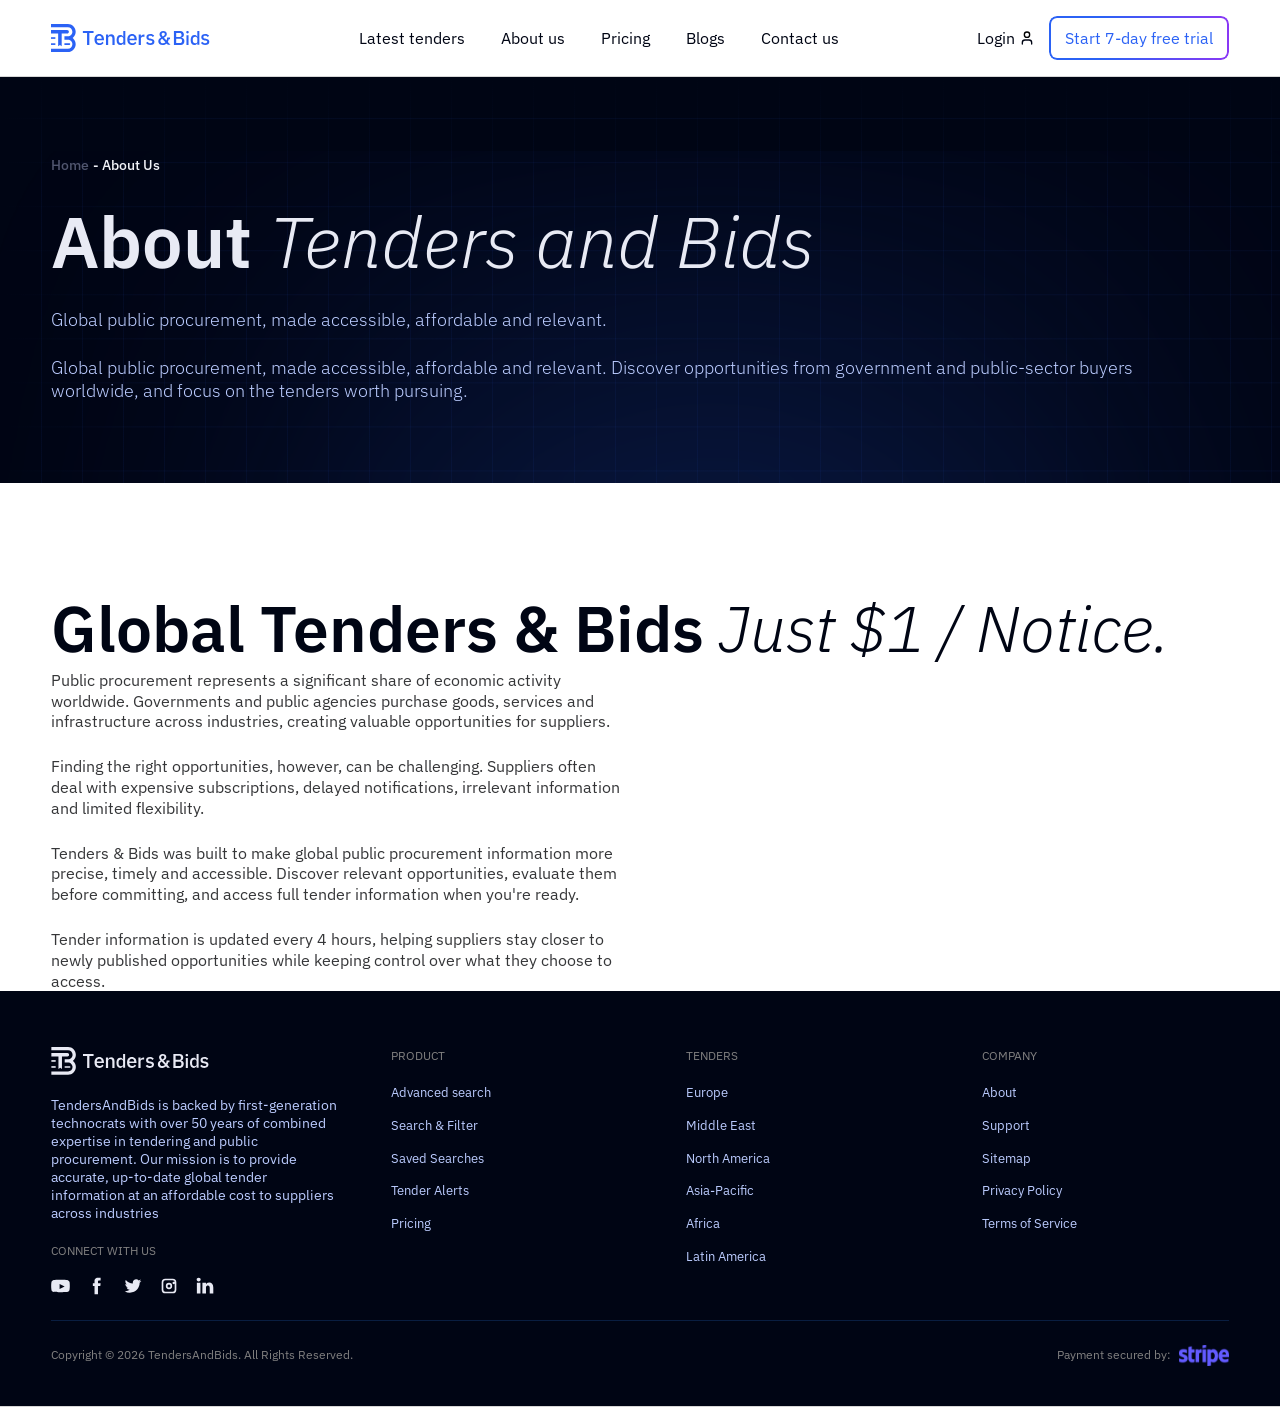
==== pages/about.html @ 1f9680e6 "aboutUS & tenderListing" ====
<!DOCTYPE html>
<html lang="en">
<head>
    <meta charset="UTF-8">
    <meta name="viewport" content="width=device-width, initial-scale=1.0">
    <title>Tenders & Bids — Find opportunities worth pursuing</title>
    <link rel="icon" href="/assets/logos/navbar-logo.png">
    <link rel="preconnect" href="https://fonts.googleapis.com">
    <link rel="preconnect" href="https://fonts.gstatic.com" crossorigin>
    <link rel="stylesheet"
        href="https://fonts.googleapis.com/css2?family=Material+Symbols+Rounded:opsz,wght,FILL,GRAD@24,400,0,0">
    <link rel="stylesheet" href="/css/global.css">
    <link rel="stylesheet" href="/css/components.css">
    <link rel="stylesheet" href="/css/style.css">
    <link rel="stylesheet" href="/css/responsive.css">
</head>
<body>
    <div id="site-header"></div>
    <main>
        <section class="hero shell">
            <div class="hero-container left">
                <div class="hero__glow" aria-hidden="true"></div>
                <div class="top-header">
                    <div class="eyebrow">
                        <span>Home</span> - About Us
                    </div>
                    <h1 class="accent-header left-align">
                        About <span class="accent-italic">Tenders and Bids</span>
                    </h1>
                    <p class="accent-support left-align">Global public procurement, made accessible, affordable and relevant.</p>
                    <p class="accent-support left-align">Global public procurement, made accessible, affordable and relevant.
                        Discover opportunities from government and public-sector buyers worldwide, and focus on the tenders worth
                        pursuing.</p>
                </div>
            </div>
        </section>
        <section class="shell">
            <div class="about-container">
                <div class="primary-header">
                        Global Tenders & Bids  <span class="primary-italic">Just $1 / Notice.</span>
                </div>
                <div class="primary-down">
                    <div class="primary-left">
                        <div class="primary-para">
                                                    <p class="primary-support">
                            Public procurement represents a significant share of economic activity worldwide. Governments and public agencies purchase goods, services and infrastructure across industries, creating valuable opportunities for suppliers.
                        </p>
                        <p class="primary-support">
                            Finding the right opportunities, however, can be challenging. Suppliers often deal with expensive subscriptions, delayed notifications, irrelevant information and limited flexibility.
                        </p>
                        <p class="primary-support">
                            Tenders & Bids was built to make global public procurement information more precise, timely and accessible. Discover relevant opportunities, evaluate them before committing, and access full tender information when you're ready.
                        </p>
                        <p class="primary-support">
                            Tender information is updated every 4 hours, helping suppliers stay closer to newly published opportunities while keeping control over what they choose to access.
                        </p>
                        </div>
                    </div>
                    <div class="primary-right"></div>
                </div>
            </div>
        </section>
    </main>
    <div id="site-footer"></div>
    <script src="/js/data.js"></script>
    <script src="/js/components.js"></script>
    <script src="/js/main.js"></script>
</body>
</html>
---- css/global.css ----
@import url('https://fonts.googleapis.com/css2?family=IBM+Plex+Sans:ital,wght@0,100..700;1,100..700&display=swap');

*,
*::before,
*::after {
    box-sizing: border-box;
}

html {
    scroll-behavior: smooth;
}

body {
    margin: 0;
    background: var(--color-bg-light);
    font-family: var(--font);
    overflow-x: hidden;
}

h1, h2, h3, h4, h5, h6, p {
    margin: 0;
}

ul, ol {
    margin: 0;
    padding: 0;
    list-style: none;
}

button, input, select, textarea {
    font: inherit;
}

button {
    border: 0;
    cursor: pointer;
    background: none;
}

img {
    display: block;
    max-width: 100%;
}

a {
    color: inherit;
    text-decoration: none;
}

:root {
    --glow: #3B72F6;
    --color-bg-dark: #080F1E;
    --color-bg-light: #FFFFFF;
    --color-bg-soft: #EDF2FF;
    --color-bg-footer: #000514;

    --color-text-accent: #2B62F5;
    --color-text-primary: #E8EAF4;
    --color-text-dark: #000514;
    --color-text-hero-support: #BBCCFF;
    --color-text-hero-search: #F1F3F9;
    --color-text-subheading: #353638;
    --color-text-muted: #808080;
    --color-text-card-title: #1A1A1A;
    --color-text-white: #FFFFFF;
    --color-text-card-label: #666666;

    --color-border-primary: #091E41;
    --color-border-secondary: #C9C9C9;
    --color-border-accent: #D7D7D7;
    --color-border-card: #E1EAFF;

    --color-auth-border: #1E293B;
    --color-auth-secondary-border: #35445B;
    --color-input-bg: #12141D;
    --color-auth-bg: #000514;
    --color-auth-divider: #64748B;

    --img-bg: #F4F4F4;

    --gradient-primary: linear-gradient(90deg, #2B62F5 30%, #8A38F5 100%);
    --gradient-secondary: linear-gradient(90deg, #2B62F5 30%, #8A38F5 100%);
    --gradient-tertiary: linear-gradient(-121deg, #081F5B 0%, #A05AFC 50%, #081F5B 95%);
    --gradient-primary-hover: linear-gradient(90deg, #8A38F5 30%, #2B62F5 100%);
    --gradient-secondary-hover: linear-gradient(90deg, #8A38F5 30%, #2B62F5 100%);
    --gradient-standing: linear-gradient(180deg, #2B62F5 0%, #8A38F5 100%);

    --font: "IBM Plex Sans", sans-serif;

    --space-2: 2px;
    --space-4: 4px;
    --space-6: 6px;
    --space-8: 8px;
    --space-10: 10px;
    --space-12: 12px;
    --space-14: 14px;
    --space-16: 16px;
    --space-18: 18px;
    --space-20: 20px;
    --space-22: 22px;
    --space-24: 24px;
    --space-26: 26px;
    --space-28: 28px;
    --space-30: 30px;
    --space-32: 32px;
    --space-34: 34px;
    --space-36: 36px;
    --space-38: 38px;
    --space-40: 40px;
    --space-48: 48px;
    --space-80: 80px;
    --space-100: 100px;
    --space-104: 104px;
    --section-gap: 104px;
}

.primary-btn {
    position: relative;
    background: transparent;
    border: none;
    border-radius: 4px;
    padding: var(--space-12) var(--space-16);
    cursor: pointer;
    z-index: 0;
    display: flex;
    color: var(--color-text-accent);
}

.primary-btn::before {
    content: "";
    position: absolute;
    inset: 0;
    padding: 2px;
    border-radius: inherit;
    background: var(--gradient-primary);
    -webkit-mask:
        linear-gradient(#fff 0 0) content-box,
        linear-gradient(#fff 0 0);
    mask:
        linear-gradient(#fff 0 0) content-box,
        linear-gradient(#fff 0 0);
    -webkit-mask-composite: xor;
    mask-composite: exclude;
    z-index: -1;
    transition: background 0.5s ease;
}

.primary-btn:hover::before {
    background: var(--gradient-primary-hover);
}

.secondary-btn {
    background: var(--gradient-secondary);
    border-radius: 4px;
    padding: var(--space-12) var(--space-16);
    color: var(--color-text-white);
    border: none;
    cursor: pointer;
    transition: background 0.5s ease;
    display: flex;
    justify-content: center;
}

.secondary-btn:hover{
    background: var(--gradient-secondary-hover);
}

.accent-btn {
    padding: var(--space-16) var(--space-24);
    border-radius: 4px;
    cursor: pointer;
    background: var(--gradient-primary);
    border: none;
    transition: background 0.5s ease;
    color: var(--color-bg-light);
}

.accent-btn:hover{
    background: var(--gradient-primary-hover);
}

.left-align{
    text-align: left;
}

.accent-header{
    font-family: var(--font);
    font-size: 72px;
    color: var(--color-text-primary);
    line-height: 130%;
    font-weight: 600;
    font-style: normal;
}

.primary-header{
    font-family: var(--font);
    color: var(--color-text-dark);
    font-weight: 600;
    font-style: normal;
    font-size: 64px;
    line-height: 130%;
}

.accent-italic{
    font-family: var(--font);
    font-size: 72px;
    font-weight: 300;
    font-style: italic;
    color: var(--color-text-primary);
    line-height: 130%;
}

.primary-italic{
    font-family: var(--font);
    font-weight: 300;
    color: var(--color-text-dark);
    font-size: 64px;
    font-style: italic;
    line-height: 1;
}

.accent-support{
    font-family: var(--font);
    font-weight: 300;
    font-style: normal;
    font-size: 18px;
    line-height: 130%;
    color: var(--color-text-hero-support);
}

.primary-support{
    font-family: var(--font);
    font-size: 16px;
    font-weight: 400;
    font-style: normal;
    line-height: 130%;
    color: var(--color-text-subheading);
}

.shellNavbar{
    padding: var(--space-16) var(--space-100);
    border-bottom: 1px solid var(--color-border-accent);
}

.shellFooter{
    padding: var(--space-16) var(--space-100);
    border-bottom: 1px solid var(--color-border-accent);
    background-color: var(--color-bg-footer);
}

.shell{
    padding-left: clamp(18px, 4vw, var(--space-100));
    padding-right: clamp(18px, 4vw, var(--space-100));
}

.shellSecond{
    padding-left: clamp(18px, 4vw, var(--space-100));
    padding-right: clamp(18px, 4vw, var(--space-100));
    background-color: var(--color-bg-soft);
}

.shellNavbar,
.shellFooter {
    padding-left: clamp(18px, 4vw, var(--space-100));
    padding-right: clamp(18px, 4vw, var(--space-100));
}

.num{
    font-family: var(--font);
    color: var(--color-bg-light);
    font-size: 12px;
    font-weight: 600;
}

.cardHeader{
    font-family: var(--font);
    font-size: 24px;
    font-weight: 600;
    color: var(--color-text-card-title);
}

.cardSubHeader{
    font-family: var(--font);
    font-size: 16px;
    font-weight: 400;
    color: var(--color-text-subheading);
}

.statNum{
    color: var(--color-text-card-title);
    font-size: 24px;
    font-weight: 600;
    font-family: var(--font);
}

.statTitle{
    color: var(--color-text-subheading);
    font-size: 16px;
    font-weight: 400;
    font-family: var(--font);
}

.smallText{
    color: var(--color-text-accent);
    text-transform: uppercase;
    font-family: var(--font);
    font-size: 12px;
    font-weight: 400;
    display: flex;
}

.card-small-text{
    display: flex;
    color: var(--color-text-subheading);
    font-family: var(--font);
    font-size: 16px;
    font-weight: 400;
    line-height: 170%;
    text-transform: none;
}

.tender-page{
    gap: 0;
}

/* =========================================================
   AUTHENTICATION ONBOARDING
   ========================================================= */


.onboarding-shell {
    display: flex;
    align-items: center;
    justify-content: center;
    background-color: var(--color-bg-soft);
    min-height: calc(100vh - 72px);
}

.onboarding-container{
    width: min(100%, 480px);
    display: flex;
    flex-direction: column;
    padding: var(--space-40);
    gap: var(--space-32);
    background-color: var(--color-auth-bg);
    border: 1px solid var(--color-auth-border);
    border-radius: 12px;
}

.first-container{
    width: fit-content !important;
}

.onboarding__header{
    width: 100%;
    gap: var(--space-16);
    display: flex;
    flex-direction: column;
}

.onboarding-title {
    font-size: 32px;
    line-height: 100%;
    font-family: var(--font);
    font-weight: 600;
    color: var(--color-text-hero-search);
}

.onboarding-subtitle {
    color: var(--color-text-hero-support);
    font-size: 16px;
    line-height: 140%;
    font-weight: 400;
    font-family: var(--font);
}

.onboarding-subtitle strong{
    color: var(--color-text-hero-search);
}

.onboarding__verification{
    display: flex;
    flex-direction: column;
    gap: var(--space-20);
    width: 100%;
}

.onboarding_field {
  display: flex;
  flex-direction: column;
  gap: var(--space-8);
}

.onboarding_field label {
  font-family: var(--font);
  color: var(--color-text-hero-search);
  font-size: 14px;
  font-weight: 500;
  line-height: 100%;
}

.onboarding_field input {
  width: 100%;
  border: 1px solid var(--color-auth-secondary-border);
  border-radius: 6px;
  background: var(--color-input-bg);
  padding: var(--space-12) var(--space-16);
  outline: none;
  color: var(--color-text-hero-search);
  font-size: 16px;
  font-family: var(--font);
}

.onboarding_field input::placeholder{
  color: #BBCCFF99;
  font-size: 16px;
  font-family: var(--font);
}

.onboarding_field input:focus {
  border-color: var(--glow);
}

.onboarding_field.has-icon {
  position: relative;
}

.onboarding_field.has-icon input {
  padding-left: 40px;
}

.input-icon {
  position: absolute;
  left: 12px;
  top: 50%;
  transform: translateY(-50%);
  color: var(--color-auth-divider);
  font-size: 18px;
  pointer-events: none;
}

.row-between {
  display: flex;
  align-items: center;
  justify-content: space-between;
}

.onboarding-card__divider {
  width: 100%;
  display: flex;
  gap: var(--space-8);
  flex-direction: column;
}

.onboarding-divider {
  position: relative;
  text-align: center;
  color: var(--color-auth-divider);
  font-size: 12px;
  font-family: var(--font);
  letter-spacing: 0.18em;
  text-transform: uppercase;
}

.onboarding-divider::before {
  content: "";
  position: absolute;
  left: 0;
  right: 0;
  top: 50%;
  height: 1px;
  background: var(--color-auth-border);
}

.onboarding-divider span {
  position: relative;
  display: inline-block;
  padding: 0 16px;
  background:  var(--color-auth-bg);
  color: var(--color-auth-divider);
  font-family: var(--font);
  font-size: 12px;
  font-weight: 500;
  text-transform: uppercase;
}

.onboarding-card__social {
  width: 100%;
}

.onboarding-row {
  display: grid;
  grid-template-columns: repeat(3, minmax(0, 1fr));
  gap: var(--space-16);
}

.onboarding-btn {
  display: inline-flex;
  align-items: center;
  justify-content: center;
  gap: var(--space-8);
  border-radius: 6px;
  border: 1px solid var(--color-auth-border);
  color: var(--color-text-hero-search);
  font-weight: 500;
  font-size: 14px;
  font-family: var(--font);
  cursor: pointer;
  padding: var(--space-8) var(--space-16);
}

.onboarding-btn .icon {
  display: inline-flex;
  align-items: center;
  justify-content: center;
  border-radius: 50%;
  font-size: 16px;
  font-weight: 700;
}

.onboarding-card__legal {
  width: 100%;
  display: flex;
  flex-direction: column;
  gap: var(--space-16);
}

.onboarding-note {
  font-size: 14px;
  font-weight: 400;
  color: var(--color-text-hero-support);
  line-height: 18px;
  font-family: var(--font);
  display: flex;
  justify-content: center;
  align-items: center;
  gap: var(--space-8);
}

.onboarding-note a {
  color: var(--color-text-accent);
  text-decoration: underline;
}

.onboarding-box {
  display: flex;
  justify-content: center;
  gap: var(--space-8);
}

.onboarding-input {
  width: 60px !important;
  height: 42px;
  text-align: center;
}

.onboarding-input:focus {
  border:  2px solid var(--glow);
}

.step-indicator {
  display: flex;
  align-items: center;
  justify-content: flex-start;
  gap: 8px;
  color: var(--glow);
  font-size: 11px;
  letter-spacing: 0.16em;
  text-transform: uppercase;
  font-weight: 600;
}

.step-dots {
  display: inline-flex;
  align-items: center;
  gap: 6px;
}

.step-dot {
  width: 25px;
  height: 2px;
  border-radius: 2px;
  background: rgba(100, 137, 201, 0.22);
}

.step-dot.is-active {
  background: rgba(47, 135, 255, 0.95);
}

.step-dot.is-soft {
  background: rgba(122, 150, 199, 0.16);
}

.country-chip,
.option-chip {
  display: inline-flex;
  align-items: center;
  justify-content: center;
  min-height: 30px;
  border-radius: var(--space-4);
  background: var(--color-input-bg);
  border: 1px solid var(--color-auth-secondary-border);
  color: var(--color-text-hero-search);
  font-size: 12px;
  font-weight: 500;
  font-family: var(--font);
  padding: var(--space-8) var(--space-12);
}

.country-chip.is-selected,
.option-chip.is-selected {
  background: rgba(59, 114, 246, 0.15);
  border: 1px solid var(--glow);
  color: var(--glow);
}

.option-grid {
  display: flex;
  flex-wrap: wrap;
  gap: var(--space-8);
}

.option-chip {
  padding: var(--space-8) var(--space-12);
  cursor: pointer;
}

.toggle-list{
    display: flex;
    flex-direction: column;
    gap: var(--space-10);
}

.toggle-row {
  padding: var(--space-16);
  gap: var(--space-16);
  margin-top: 0;
  border-radius: 6px;
  border: 1px solid var(--color-auth-secondary-border);
  background-color: transparent;
  display: flex;
}

.toggle-label {
  font-size: 14px;
  line-height: 1.45;
  color: var(--color-text-hero-search);
  font-weight: 600;
  font-family: var(--font);
}

.toggle-label small {
  display: block;
  margin-top: 4px;
  color: var(--color-text-hero-support);
  font-size: 12px;
  font-weight: 400;
  font-family: var(--font);
}

.switch {
  position: relative;
  width: 42px;
  height: 24px;
  border-radius: 999px;
  background: rgba(130, 151, 182, 0.28);
  border: 1px solid rgba(156, 170, 204, 0.2);
  transition: background 0.2s ease;
}

.switch::after {
  content: "";
  position: absolute;
  top: 2px;
  left: 2px;
  width: 18px;
  height: 18px;
  border-radius: 50%;
  background: #e9eefb;
  box-shadow: 0 2px 4px rgba(0,0,0,0.28);
  transition: transform 0.2s ease;
}

.switch.is-on {
  background: rgba(47, 135, 255, 0.9);
}

.switch.is-on::after {
  transform: translateX(18px);
}

.icon-pill {
  display: inline-flex;
  align-items: center;
  justify-content: center;
  width: 26px;
  height: 26px;
  border-radius: 8px;
  background: rgba(90, 133, 219, 0.12);
  color: #7fa9ff;
  font-size: 16px;
}

.card-stack {
  display: grid;
  grid-template-columns: repeat(3, minmax(0, 1fr));
  gap: 12px;
}

.unique-shell{
    padding-top: 50px !important;
    padding-bottom: 50px !important;
}


.email-digest-options {
    display: flex;
    align-items: center;
    gap: 2px;
    padding: 2px;
    background: #080F1E;
    border: 1px solid #091E41;
    border-radius: 5px;
}

.digest-option {
    border: 0;
    background: transparent;
    color: #69758A;
    font-size: 11px;
    font-weight: 500;
    font-family: var(--font);
    padding: 4px 7px;
    border-radius: 3px;
    cursor: pointer;
    text-transform: uppercase;
}

.digest-option.is-active {
    background: #122547;
    color: #2B62F5;
}


@media (max-width: 768px) {
  .onboarding-shell {
    align-items: flex-start;
  }

  .onboarding-container {
    width: 100%;
    max-width: 480px;
    padding: var(--space-32, 32px);
    gap: var(--space-24, 24px);
  }

  /* fit-content ko mobile par full width karo */
  .first-container {
    width: 100% !important;
    max-width: 480px;
  }

  .unique-shell {
    padding-top: 32px !important;
    padding-bottom: 32px !important;
  }

  .onboarding-title {
    font-size: 28px;
    line-height: 110%;
  }
}

/* ---------- Mobile (<= 600px) ---------- */
@media (max-width: 600px) {
  /* Ready page: 3 cards ko stack karo */
  .card-stack {
    grid-template-columns: 1fr;
  }

  /* Email digest row: label upar, Daily/Weekly + switch neeche */
  .toggle-row .email-digest-options {
    order: 3;
  }
}

/* ---------- Small mobile (<= 480px) ---------- */
@media (max-width: 480px) {
  .onboarding-shell {
    padding: var(--space-16, 16px) var(--space-12, 12px);
  }

  .onboarding-container {
    padding: var(--space-24, 24px) var(--space-20, 20px);
    gap: var(--space-24, 24px);
    border-radius: 10px;
  }

  .onboarding-title {
    font-size: 24px;
    line-height: 120%;
  }

  .onboarding-subtitle {
    font-size: 14px;
  }

  .onboarding_field input {
    padding: var(--space-12, 12px) var(--space-12, 12px);
  }

  .onboarding_field.has-icon input {
    padding-left: 40px;
  }

  /* Social buttons: 3 column se 1 column */
  .onboarding-row {
    grid-template-columns: 1fr;
    gap: var(--space-12, 12px);
  }

  .onboarding-btn {
    padding: var(--space-12, 12px) var(--space-16, 16px);
  }

  /* OTP boxes: 6 boxes screen mein fit ho jayein */
  .onboarding-box {
    gap: 6px;
  }

  .onboarding-input {
    flex: 1 1 0;
    width: auto !important;
    min-width: 0;
    max-width: 52px;
    height: 48px;
    padding: 0 !important;
    font-size: 18px;
  }

  .toggle-row {
    padding: var(--space-12, 12px);
    gap: var(--space-12, 12px);
  }

  .onboarding-divider span {
    padding: 0 12px;
  }

  .step-dot {
    width: 20px;
  }
}

/* ---------- Very small (<= 360px) ---------- */
@media (max-width: 360px) {
  .onboarding-container {
    padding: var(--space-20, 20px) var(--space-16, 16px);
  }

  .onboarding-title {
    font-size: 22px;
  }

  .onboarding-box {
    gap: 4px;
  }

  .onboarding-input {
    height: 44px;
    font-size: 16px;
  }

  .digest-option {
    padding: 4px 6px;
    font-size: 10px;
  }
}

/* ---------- Landscape phone (height kam) ---------- */
@media (max-height: 520px) and (orientation: landscape) {
  .onboarding-shell {
    align-items: flex-start;
  }

  .unique-shell {
    padding-top: 16px !important;
    padding-bottom: 16px !important;
  }
}
---- css/components.css ----
.material-symbols-rounded {
    font-family: "Material Symbols Rounded";
    font-weight: normal;
    font-style: normal;
    font-size: 18px;
    line-height: 1;
    letter-spacing: normal;
    text-transform: none;
    display: inline-flex;
    align-items: center;
    justify-content: center;
    white-space: nowrap;
    direction: ltr;
    -webkit-font-smoothing: antialiased;
    font-variation-settings: "FILL" 0, "wght" 400, "GRAD" 0, "opsz" 24;
}

.icon-brand {
    color: var(--primary);
    font-size: 20px;
}

.icon-check {
    color: var(--success);
    font-size: 16px;
}

.site-header {
    position: relative;
    background: #ffffff;
}

.navbar {
    width: 100%;
    margin: 0 auto;
    display: flex;
    align-items: center;
    justify-content: space-between;
    gap: 24px;
    position: relative;
}

.brand {
    display: inline-flex;
    align-items: center;
    min-width: 170px;
}

.brand img {
    width: 159px;
    height: 29px;
    display: block;
}

.navbar__right {
    display: flex;
    align-items: center;
    justify-content: center;
    gap: 28px;
}

.nav-list {
    display: flex;
    align-items: center;
    gap: var(--space-8);
}

.nav-link {
    display: inline-flex;
    align-items: center;
    gap: var(--space-4);
    padding: var(--space-6) var(--space-14);
    font-size: 16px;
    line-height: 26px;
    font-weight: 400;
    color: var(--color-text-dark);
    transition: color 0.2s ease;
    font-family: var(--font);
}

.nav-link:hover {
    color: var(--color-text-accent);
}

.nav-link__chevron {
    display: flex;
    align-items: center;
    color: #1E1E1E;
    font-size: 16px;
    line-height: 1;
}

.nav-actions {
    display: flex;
    align-items: center;
}

.nav-login,
.nav-trial {
    display: inline-flex;
    align-items: center;
    justify-content: center;
    border-radius: 8px;
    font-size: 16px;
    font-weight: 400;
    transition: all 0.2s ease;
    font-family: var(--font);
}

.nav-login {
    color: var(--color-text-dark);
    display: flex;
    gap: var(--space-4);
    font-size: 16px;
    font-weight: 400;
    padding: var(--space-6) var(--space-14) var(--space-6) 0;
    font-family: var(--font);
}

.nav-trial {
    color: var(--color-text-accent);
}


.nav-toggle {
    display: none;
    width: 36px;
    height: 36px;
    flex-direction: column;
    justify-content: center;
    gap: 5px;
}

.nav-toggle span {
    display: block;
    height: 1.5px;
    width: 18px;
    margin: 0 auto;
    background: var(--text);
}

.status-badge {
    display: flex;
    align-items: center;
    gap: var(--space-6);
    padding: var(--space-8) var(--space-12);
    background: var(--panel);
    border: 1px solid var(--border);
    border-radius: var(--radius-xs);
    font-family: var(--font-mono);
    font-size: 12px;
    letter-spacing: -0.8px;
    color: var(--text-body);
    width: max-content;
    justify-content: center;
    flex-shrink: 0;
    padding-top: 9px;
}

.status-badge__dot {
    width: 6px;
    height: 6px;
    border-radius: 50%;
    background: var(--success-dot);
    flex-shrink: 0;
    transform: translateY(-0.5px);
}

.search-bar {
    display: flex;
    align-items: stretch;
    /* width: 667px; */
    max-width: 100%;
    min-height: 58px;
    background: var(--surface);
    border: 1px solid var(--border-strong);
    border-radius: var(--radius-sm);
    overflow: hidden;
}

.search-bar__icon {
    width: 52px;
    display: flex;
    align-items: center;
    justify-content: center;
    color: var(--text-muted);
    flex-shrink: 0;
    align-self: stretch;
    cursor: pointer;
}

.search-bar__input {
    flex: 1;
    min-width: 0;
    border: 0;
    background: transparent;
    color: var(--text-muted);
    font-size: 14px;
    line-height: 20px;      /* CHANGED: fixed, predictable value */
    padding: 0;              /* CHANGED: padding hata di, JS ab exact height set karega */
    box-sizing: border-box;  /* NEW: zaroori hai */
    outline: none;
    resize: none;
    overflow: hidden;
    font-family: var(--font-ui);
    align-self: center;      /* isi se ab real vertical centering milegi */
}

.search-bar__input.is-scrollable {
    overflow-y: auto;
}

.search-bar__input::-webkit-scrollbar {
    display: none;
}

.search-bar__clear {
    display: inline-flex;
    align-items: center;
    justify-content: center;
    width: 40px;
    flex-shrink: 0;
    color: var(--text-muted);
    background: transparent;
    cursor: pointer;
    align-self: stretch;
}

.search-bar__clear .material-symbols-rounded {
    font-size: 18px;
    line-height: 1;
}

.btn-search {
    padding: 0 20px;
    border-radius: 0;
    font-family: var(--font-ui);
    font-size: 13.5px;
    line-height: 21.6px;
    font-weight: 500;
    min-width: 162px;
    align-self: stretch;
    display: inline-flex;
}

.site-footer {
    background: var(--page);
    border-top: 1px solid var(--border);
    padding: var(--section-pad-y) 0 0;
}

.footer-top {
    display: grid;
    grid-template-columns: 292px 1fr 1fr 1fr;
    gap: var(--space-24);
    padding-bottom: var(--space-24);
}

.footer-brand__text {
    margin: var(--space-16) 0 var(--space-20);
    font-size: 14px;
    line-height: 18px;
    font-weight: 400;
    font-family: var(--font);
    color: var(--color-text-hero-support);
}

.footer-col {
    padding-left: var(--space-24);
}

.footer-col__title {
    font-family: var(--font);
    font-size: 12px;
    font-weight: 400;
    line-height: 17.6px;
    text-transform: uppercase;
    color: var(--color-text-muted);
    margin-bottom: var(--space-16);
}

.footer-col a {
    display: inline-block;
    padding: 2px 0 10px;
    font-size: 13px;
    line-height: 20.8px;
    color: var(--color-text-hero-support);
}

.social-row {
    display: flex;
    align-items: center;
    gap: var(--space-16);
    color: var(--text);
}

.social-row a {
    display: inline-flex;
    align-items: center;
    justify-content: center;
}

.social-icon {
    display: inline-flex;
    align-items: center;
    justify-content: center;
    width: 28px;
    height: 28px;
    border-radius: 50%;
    background: #E8EAF4;
    color: #0a0e17;
}

.social-icon svg {
    width: 16px;
    height: 16px;
    display: block;
    fill: currentColor;
}

.social-icon svg rect,
.social-icon svg circle {
    stroke: currentColor;
    fill: none;
}

.social-icon svg circle:last-child {
    fill: currentColor;
    stroke: none;
}

.line {
    width: min(100%, calc(var(--content) + var(--section-pad-x) * 2));
    margin: 0 auto;
    padding-left: var(--section-pad-x);
    padding-right: var(--section-pad-x);
}

.line .actual-line {
    background-color: var(--border);
    height: 1px;
    width: 100%;
    box-sizing: border-box;
    display: flex;
}

.footer-bottom {
    display: flex;
    align-items: center;
    justify-content: space-between;
    gap: var(--space-16);
    padding-top: var(--space-24);
    padding-bottom: var(--space-24);
    /* border-top: 1px solid var(--border); */
    font-family: var(--font-ui);
    font-size: 12px;
    line-height: 19.2px;
    color: var(--text-faint);
}

.footer-secure {
    display: flex;
    align-items: center;
    gap: var(--space-8);
    font-family: var(--font-sans);
}

.footer-secure img {
    width: 50px;
    height: 21px;
    object-fit: contain;
}


.upSearch{
    display: flex;
    gap: var(--space-16);
    justify-content: flex-start;
    align-items: center;
    position: relative;
    overflow: visible;
    width: 100%;
}

.country-dropdown {
    position: relative;
    width: 180px;
    flex-shrink: 0;
    z-index: 100;
}

.country-dropdown__trigger {
    width: 100%;
    display: flex;
    align-items: center;
    justify-content: space-between;
    background: transparent;
    border: none;
    border-radius: 6px;
    color: var(--primary-text);
    font-family: var(--font);
    font-size: 14px;
    font-weight: 500;
    cursor: pointer;
    padding: 0;
}

.country-dropdown__value{
    color: var(--color-text-hero-search);
    font-size: 16px;
    font-family: var(--font);
    font-weight: 400;
}

.country-dropdown__trigger svg {
    transition: transform 0.2s ease;
}

.country-dropdown.is-open
.country-dropdown__trigger svg {
    transform: rotate(180deg);
}

.country-dropdown__menu {
    position: absolute;
    top: calc(100% + 8px);
    left: 0;
    width: 100%;
    padding: 6px;
    background: #ffffff;
    border: 1px solid #E2E6EF;
    border-radius: 8px;
    box-shadow:
        0 8px 24px rgba(9, 30, 66, 0.12);
    z-index: 9999;
    opacity: 0;
    visibility: hidden;
    transform: translateY(-6px);
    transition:
        opacity 0.2s ease,
        transform 0.2s ease,
        visibility 0.2s ease;
}

.country-dropdown.is-open .country-dropdown__menu {
    opacity: 1;
    visibility: visible;
    transform: translateY(0);
    pointer-events: auto;
}

.country-dropdown__option {
    width: 100%;
    display: flex;
    align-items: center;
    padding: 10px 12px;
    background: transparent;
    border: none;
    border-radius: 6px;
    color: var();
    font-family: inherit;
    font-size: 14px;
    font-weight: 500;
    text-align: left;
    cursor: pointer;
    transition:
        background-color 0.15s ease,
        color 0.15s ease;
}

.country-dropdown__option:hover {
    background: #EDF2FF;
    color: #2B62F5;
}

.country-dropdown__option.active {
    background: #EDF2FF;
    color: #2B62F5;
}

.line{
    height: 28px;
    width: 2px;
    background-color: var(--color-border-primary);
    padding: 0;
    margin: 0;
}

.searchArea{
    display: flex;
    align-items: center;
    justify-content: flex-start;
    gap: var(--space-8);
    min-width: 0;
    flex: 1;
}

.searchArea input{
    width: 100%;
    min-width: 0;
    background-color: transparent;
    border: none;
    outline: none;
        color: var(--color-text-hero-search);
}

.searchArea input::placeholder{
    color: var(--color-text-hero-search);
}


.button{
    display: flex;
    justify-content: flex-end;
    margin-left: auto;
}

.divider{
    height: 1px;
    background-color: var(--color-border-primary);
}

.divider-second{
    height: 1px;
    background-color: var( --color-border-secondary);
}

.bottomSearch{
    justify-content: flex-start;
    color: var(--color-text-hero-support);
    font-family: var(--font);
    font-size: 14px;
    font-weight: 300;
    display: flex;
}

.card{
    position: relative;
    padding: var(--space-16);
    display: flex;
    flex-direction: column;
    gap: var(--space-16);
    border-radius: 8px;
    border: 1px solid #E7EEFF;
    box-shadow: 0 4px 8px 0 rgba(0, 0, 0, 0.06), 0 0 4px 0 rgba(0, 0, 0, 0.04);
    background-color: var(--color-bg-light);
}

@keyframes stepHighlight{
    0% {
        border-bottom-color: var(--color-bg-soft);
    }

    20% {
        border-bottom-color: var(--color-text-accent);
    }

    25% {
        border-bottom-color: var(--color-text-accent);
    }

    45% {
        border-bottom-color: var(--color-bg-soft);
    }

    100% {
        border-bottom-color: var(--color-bg-soft);
    }
}

/* Card 1 */
.card:nth-child(1) {
    animation-delay: 0s;
}

/* Card 2 */
.card:nth-child(2) {
    animation-delay: 3s;
}

/* Card 3 */
.card:nth-child(3) {
    animation-delay: 6s;
}

/* Card 4 */
.card:nth-child(4) {
    animation-delay: 9s;
}

.card .num{
    display: flex;
    justify-content: space-between;
    align-items: flex-start;
}

.card .fancynum{
    position: absolute;
    top: 0;              
    right: 16px;
    width: 38px;
    height: 45px;
    padding-top: 10px;
    box-sizing: border-box;
    text-align: center;
    font-size: 14px;
    font-weight: 700;
    background: var(--gradient-standing);
    clip-path: polygon(0 0, 100% 0, 100% 100%, 50% 78%, 0 100%);
    display: flex;
    justify-content: center;
}

.stat-main{
    display: flex;
    flex-direction: column;
}

.stat-card {
    grid-column: span 3;
    display: flex;
    gap: var(--space-16);
    background-color: var(--color-bg-light);
    border-radius: 8px;
    padding: var(--space-4);
}

.stat-left {
    display: flex;
    align-items: center;
    justify-content: center;
    background: var(--gradient-primary);
    padding: var(--space-16);
    border-radius: 4px;
}

.stat-icon{
    display: flex;
    justify-content: center;
    align-items: center;
}

.stat-right {
    display: flex;
    flex-direction: column;
    justify-content: center;
    gap: var(--space-16);
    line-height: 0.8;
}

.why-inner-card{
    padding: var(--space-24);
    gap: var(--space-24);
    display: flex;
    flex-direction: column;
    border-radius: var(--space-8);
    border: 1px solid #E7EEFF;
    box-shadow: 0 4px 8px 0 rgba(0, 0, 0, 0.06), 0 0 4px 0 rgba(0, 0, 0, 0.04);
}

.why-inner-card .text{
    display: flex;
    flex-direction: column;
    gap: var(--space-8);
}

.card-icon{
    width: 48px;
    height: 48px;
    background: var(--gradient-primary);
    border-radius: 8px;
    text-align: center;
    justify-content: center;
    align-items: center;
    display: flex;
}

.market-grid-card{
    display: flex;
    flex-direction: column;
    padding: var(--space-16);
    background-color: var(--color-bg-light);
    border-radius: 8px;
    gap: var(--space-16);
    cursor: pointer;
}

.market-grid-card .market-img{
    background-color: var(--img-bg);
    justify-content: center;
    display: flex;
    border-radius: var(--space-6) var(--space-6) 0 0;
    padding: 5px;
    height: 100%;
}

.market-img img{
    filter: brightness(0.6);
}

.country-name{
    display: flex;
    flex-direction: column;
    gap: var(--space-8);
    justify-content: center;
}

.country-name .info{
    display: flex;
    justify-content: space-between;
    align-items: center;
}

.info .countryName{
    color: var(--color-text-card-title);
    font-size: 18px;
    font-family: var(--font);
    font-weight: 600;
}

.info .opportunities{
    color: var(--color-text-subheading);
    font-size: 14px;
    font-weight: 400;
    font-family: var(--font);
}

.country-name .explore{
    display: flex;
    align-items: center;
    gap: var(--space-4);
    color: var(--color-text-accent);
    font-family: var(--font);
    font-size: 14px;
    font-weight: 500;
}


.market-grid-card--view-all {
    align-items: center;
    justify-content: center;
    background-color: transparent;
    cursor: default;
}

.market-grid-card--view-all .explore {
    display: flex;
    align-items: center;
    gap: var(--space-8);
    color: var(--color-text-accent);
    cursor: pointer;
    font-size: 14px;
    font-family: var(--font);
    font-weight: 500;
}

.market-grid-card:hover svg{
    transition: transform 0.25s ease;
    transform: translateX(6px);
}

.market-grid-card--view-all .explore:hover svg{
    transition: transform 0.25s ease !important;
    transform: translateX(6px) !important;
}

.explore svg{
    display: flex;
    justify-content: center;
    align-items: center;
    padding-top: 1px;
}


.bottom-why-cards {
    display: flex;
    align-items: center;
    gap: var(--space-32);
    justify-content: center;
}

.alert-card {
    width: 100%;
    padding: var(--space-24);
    gap: var(--space-16);
    display: flex;
    flex-direction: column;
    border-radius: 8px;
    border: 1px solid;
    box-shadow: 0 4px 8px 0 rgba(0, 0, 0, 0.08);
}

.alert-card.problem {
    background: #FDF4F4;
    border-color: #F75452;
}

.alert-card.solution {
    background: #F6FBF8;
    border-color: #26B774;
}

.alert-top {
    display: flex;
    align-items: center;
    gap: var(--space-8);
    font-weight: 600;
    font-size: 20px;
    font-family: var(--font);
    color: var(--color-text-card-title);
}

/* .alert-top svg{
    height: 16px;
    width: 16px;
} */

.alert-bottom {
    list-style: none;
    padding: 0;
    margin: 0;
    display: flex;
    flex-direction: column;
    gap: 9px;
    margin-left: 5px;
}

.alert-bottom li {
    display: flex;
    align-items: center;
    gap: var(--space-8);
    font-family: var(--font);
    font-size: 16px;
    font-weight: 400;
    color: var(--color-text-subheading);
}

.arrow-circle {
    width: 48px;
    height: 48px;
    border-radius: 50%;
    flex-shrink: 0;
    background: linear-gradient(135deg, #2B62F5, #8A38F5);
    display: flex;
    align-items: center;
    justify-content: center;
}

.trust-logo-img {
    flex: 0 0 auto;
    width: 200px;
    margin-right: var(--space-24); /* gap nahi, margin: taaki -50% perfectly seamless ho */
    display: flex;
    padding: var(--space-16);
    justify-content: center;
    background-color: var(--color-bg-light);
    border: 1px solid #E7EEFF;
    box-shadow: 0 4px 8px 0 rgba(0, 0, 0, 0.06), 0 0 4px 0 rgba(0, 0, 0, 0.04);
    border-radius: 8px;
}

.trust-logo-img img{
    aspect-ratio: 2.7/0.5;
}




































/* ---------- Active filter chips ---------- */
.active-filter {
    display: flex;
    align-items: center;
    flex-wrap: wrap;
    gap: var(--space-10);
    font-family: var(--font);
}
 
.active-filter .label {
    color: var(--color-text-card-label);
    text-transform: uppercase;
    font-size: 11px;
    font-weight: 600;
    letter-spacing: .06em;
}
 
.filter-tag {
    display: inline-flex;
    align-items: center;
    gap: var(--space-6);
    padding: var(--space-4) var(--space-10);
    border-radius: 4px;
    font-family: var(--font);
    font-size: 12px;
    font-weight: 600;
    text-transform: uppercase;
    border: 1px solid transparent;
}
 
.filter-tag.active {
    background: rgba(43, 98, 245, 0.08);
    color: var(--color-text-accent);
    border-color: var(--color-text-accent);
}
 
.filter-tag.inactive {
    background: var(--color-bg-light);
    color: var(--color-text-muted);
    border-color: var(--color-border-accent);
}
 
.filter-tag button {
    display: flex;
    padding: 0;
    background: transparent;
    border: none;
    color: inherit;
    opacity: .75;
}
 
.filter-tag button:hover {
    opacity: 1;
}
 
/* ---------- Page layout ---------- */
.listing-shell {
    display: grid;
    grid-template-columns: 260px 1fr;
    gap: var(--space-32);
    padding-top: var(--space-32);
    padding-bottom: var(--space-100);
    background: var(--color-bg-light);
}
 
/* ---------- Sidebar ---------- */
.sidebar {
    align-self: start;
    display: flex;
    flex-direction: column;
    overflow-y: auto;
    overscroll-behavior: contain;
    padding-right: var(--space-8);
}
 
.textTitle {
    text-transform: uppercase;
    color: var(--color-text-card-label);
    font-family: var(--font);
    font-size: 12px;
    font-weight: 600;
    letter-spacing: .1em;
}
 
.top-checkbox {
    display: flex;
    align-items: center;
    gap: var(--space-10);
    margin-top: var(--space-16);
    padding: var(--space-14);
    background: var(--color-bg-soft);
    border: 1px solid var(--color-border-card);
    border-radius: 8px;
    font-family: var(--font);
    font-size: 14px;
    color: var(--color-text-subheading);
}
 
.top-checkbox input[type="checkbox"] {
    width: 16px;
    height: 16px;
    accent-color: var(--color-text-accent);
}
 
.top-checkbox label {
    cursor: pointer;
}
 
.filter-block {
    padding-top: var(--space-24);
    border-bottom: 1px solid var(--color-border-card);
    padding-bottom: var(--space-16);
}
 
.filter-block-title {
    display: flex;
    align-items: center;
    justify-content: space-between;
    padding: var(--space-8) 0;
    border-bottom: 1px solid var(--color-border-card);
    font-family: var(--font);
    font-size: 12px;
    font-weight: 600;
    letter-spacing: .1em;
    text-transform: uppercase;
    color: var(--color-text-dark);
    cursor: pointer;
}
 
.filter-block-title svg {
    color: var(--color-text-muted);
    transition: transform .15s ease;
}
 
.filter-block.is-collapsed .filter-block-title svg {
    transform: rotate(-90deg);
}
 
.filterssss {
    display: flex;
    flex-direction: column;
    gap: var(--space-6);
    padding-top: var(--space-12);
}
 
.filterssss .region-filters {
    display: flex;
    flex-direction: column;
    gap: var(--space-10);
}
 
.checkbox-row {
    display: flex;
    align-items: center;
    justify-content: space-between;
    font-family: var(--font);
    font-size: 14px;
    color: var(--color-text-subheading);
    cursor: pointer;
    transition: color .15s ease;
}
 
.checkbox-row:hover {
    color: var(--color-text-accent);
}
 
.checkbox-row .left {
    display: flex;
    align-items: center;
    gap: var(--space-10);
}
 
.checkbox-row input[type="checkbox"] {
    width: 16px;
    height: 16px;
    accent-color: var(--color-text-accent);
    cursor: pointer;
}
 
.checkbox-row .count {
    font-size: 12px;
    color: var(--color-text-muted);
}
 
/* ---------- Results panel ---------- */
.results {
    min-width: 0;
    overflow-y: auto;
    overscroll-behavior: contain;
    padding-right: var(--space-8);
}
 
.results-header {
    display: flex;
    align-items: center;
    justify-content: space-between;
    gap: var(--space-16);
    margin-bottom: var(--space-16);
}
 
.results-count {
    font-family: var(--font);
    font-size: 16px;
    font-weight: 600;
    color: var(--color-text-card-title);
}
 
.sort-control {
    display: flex;
    align-items: center;
    gap: var(--space-8);
    font-family: var(--font);
    font-size: 13px;
    color: var(--color-text-card-label);
}
 
.sort-control .custom-select {
    position: relative;
    display: inline-flex;
    align-items: center;
}
 
.sort-control .custom-select select {
    appearance: none;
    -webkit-appearance: none;
    -moz-appearance: none;
    padding: var(--space-6) var(--space-24) var(--space-6) var(--space-10);
    background: var(--color-bg-soft);
    border: 1px solid var(--color-border-card);
    border-radius: 4px;
    outline: none;
    font-family: var(--font);
    font-size: 13px;
    font-weight: 600;
    color: var(--color-text-accent);
    cursor: pointer;
}
 
.sort-control .select-chevron {
    position: absolute;
    right: var(--space-8);
    top: 50%;
    transform: translateY(-50%);
    display: flex;
    pointer-events: none;
    color: var(--color-text-accent);
}
 
/* ---------- Save search banner ---------- */
.save-banner {
    display: flex;
    align-items: center;
    justify-content: space-between;
    gap: var(--space-16);
    margin-bottom: var(--space-20);
    padding: var(--space-12) var(--space-16);
    background: var(--color-bg-soft);
    border: 1px solid var(--color-border-card);
    border-radius: 8px;
    font-family: var(--font);
    font-size: 14px;
    color: var(--color-text-subheading);
}
 
.save-banner .left {
    display: flex;
    align-items: center;
    gap: var(--space-10);
}
 
.btn-outline-blue {
    padding: var(--space-6) var(--space-12);
    background: transparent;
    border: 1px solid var(--color-text-accent);
    border-radius: 4px;
    font-family: var(--font);
    font-size: 12px;
    font-weight: 500;
    white-space: nowrap;
    color: var(--color-text-accent);
    transition: background .15s ease, color .15s ease;
}
 
.btn-outline-blue:hover {
    background: var(--color-text-accent);
    color: var(--color-text-white);
}
 
/* ---------- Badges ---------- */
.badge {
    display: inline-flex;
    align-items: center;
    gap: var(--space-4);
    padding: var(--space-2) var(--space-8);
    border-radius: 4px;
    font-family: var(--font);
    font-size: 10px;
    font-weight: 600;
    text-transform: uppercase;
}
 
.badge .dot {
    width: 6px;
    height: 6px;
    border-radius: 50%;
}
 
.badge.open {
    background: rgba(29, 185, 122, 0.1);
    color: #14935F;
    border: 1px solid rgba(29, 185, 122, 0.3);
}
 
.badge.open .dot {
    background: #1DB97A;
}
 
.badge.closing {
    background: rgba(232, 151, 42, 0.12);
    color: #C07A12;
    border: 1px solid rgba(232, 151, 42, 0.35);
}
 
.badge.closing .dot {
    background: #E8972A;
}
 
.tag-pill {
    font-family: var(--font);
    font-size: 12px;
    font-weight: 600;
    letter-spacing: .03em;
    text-transform: uppercase;
    color: var(--color-text-accent);
}
 
/* ---------- Tender card ---------- */
.tender-card {
    padding: var(--space-20) var(--space-24);
    background: var(--color-bg-light);
    border-bottom: 1px solid var(--color-border-card);
    transition: background .15s ease;
    cursor: pointer;
}
 
.tender-card:hover {
    background: var(--color-bg-soft);
}
 
.tender-list .tender-card:last-child {
    border-bottom: none;
}
 
.tender-card-top {
    display: flex;
    align-items: flex-start;
    justify-content: space-between;
    gap: var(--space-32);
}
 
.tender-card-left {
    flex: 1;
    min-width: 0;
}
 
.tender-card-right {
    flex-shrink: 0;
    display: flex;
    flex-direction: column;
    align-items: flex-end;
    min-width: 180px;
}
 
.tender-meta-line {
    display: flex;
    align-items: center;
    flex-wrap: wrap;
    gap: var(--space-8);
    margin-bottom: var(--space-8);
    font-family: var(--font);
    font-size: 12px;
    font-weight: 400;
    color: var(--color-text-card-label);
}
 
.tender-meta-line .flag {
    display: flex;
    font-size: 15px;
}
 
.tender-title {
    font-family: var(--font);
    font-size: 18px;
    font-weight: 600;
    line-height: 1.35;
    color: var(--color-text-card-title);
}
 
.tender-buyer {
    padding-top: var(--space-6);
    font-family: var(--font);
    font-size: 13px;
    font-weight: 400;
    color: var(--color-text-muted);
}
 
.tender-desc {
    padding-top: var(--space-12);
    font-family: var(--font);
    font-size: 14px;
    line-height: 1.55;
    color: var(--color-text-subheading);
}
 
.tender-value {
    text-align: right;
    white-space: nowrap;
    font-family: var(--font);
    font-size: 18px;
    font-weight: 600;
    color: var(--color-text-card-title);
}
 
.tender-closes {
    margin-top: var(--space-4);
    text-align: right;
    font-family: var(--font);
    font-size: 12px;
    color: var(--color-text-card-label);
}
 
.tender-closes.urgent {
    color: #C07A12;
    font-weight: 600;
}
 
.tender-actions {
    display: flex;
    align-items: center;
    gap: var(--space-10);
    margin-top: var(--space-18);
}
 
.icon-btn {
    display: flex;
    align-items: center;
    justify-content: center;
    padding: var(--space-6);
    background: var(--color-bg-light);
    border: 1px solid var(--color-border-accent);
    border-radius: 4px;
    color: var(--color-text-muted);
    transition: color .15s ease, border-color .15s ease;
}
 
.icon-btn:hover {
    color: var(--color-text-accent);
    border-color: var(--color-text-accent);
}
 
.btn-view {
    display: flex;
    align-items: center;
    gap: var(--space-6);
    padding: var(--space-6) var(--space-14);
    background: var(--gradient-primary);
    border-radius: 4px;
    font-family: var(--font);
    font-size: 12px;
    font-weight: 500;
    color: var(--color-text-white);
    transition: background .5s ease;
}
 
.btn-view:hover {
    background: var(--gradient-primary-hover);
}
 
.tender-card-bottom {
    display: flex;
    align-items: center;
    margin-top: var(--space-12);
    padding-top: var(--space-10);
    border-top: 1px dashed var(--color-border-card);
}
 
.tender-ref {
    font-family: var(--font);
    font-size: 12px;
    letter-spacing: .02em;
    color: var(--color-text-muted);
}
 
/* ---------- Empty state ---------- */
.tender-empty-state {
    padding: 56px var(--space-24);
    text-align: center;
}
 
.tender-empty-title {
    margin-bottom: var(--space-6);
    font-family: var(--font);
    font-size: 16px;
    font-weight: 600;
    color: var(--color-text-card-title);
}
 
.tender-empty-text {
    font-family: var(--font);
    font-size: 13px;
    color: var(--color-text-muted);
}
 
/* ---------- Footer + pagination ---------- */
.results-footer {
    display: flex;
    align-items: center;
    justify-content: space-between;
    flex-wrap: wrap;
    gap: var(--space-16);
    padding: var(--space-16);
}
 
.results-info {
    font-family: var(--font);
    font-size: 13px;
    color: var(--color-text-card-label);
}
 
.pagination {
    display: flex;
    align-items: center;
    flex-wrap: wrap;
    gap: var(--space-6);
}
 
.page-btn {
    padding: var(--space-6) var(--space-12);
    background: var(--color-bg-light);
    border: 1px solid var(--color-border-accent);
    border-radius: 4px;
    font-family: var(--font);
    font-size: 12px;
    color: var(--color-text-subheading);
    cursor: pointer;
    transition: border-color .15s ease, color .15s ease;
}
 
.page-btn:hover:not(:disabled) {
    border-color: var(--color-text-accent);
    color: var(--color-text-accent);
}
 
.page-btn.page-num {
    min-width: 32px;
    padding: var(--space-6) var(--space-10);
    text-align: center;
}
 
.page-btn.active {
    background: var(--color-text-accent);
    border-color: var(--color-text-accent);
    color: var(--color-text-white);
}
 
.page-btn:disabled {
    opacity: .4;
    cursor: not-allowed;
}
 
.page-ellipsis {
    padding: 0 var(--space-4);
    font-size: 12px;
    color: var(--color-text-muted);
}
 
/* ---------- Custom scrollbar (sidebar + results) ---------- */
.sidebar,
.results {
    scrollbar-width: thin;
    scrollbar-color: var(--color-border-accent) transparent;
}
 
.sidebar::-webkit-scrollbar,
.results::-webkit-scrollbar {
    width: 6px;
}
 
.sidebar::-webkit-scrollbar-track,
.results::-webkit-scrollbar-track {
    background: transparent;
}
 
.sidebar::-webkit-scrollbar-thumb,
.results::-webkit-scrollbar-thumb {
    background-color: var(--color-border-accent);
    border-radius: 999px;
}
 
.sidebar:hover::-webkit-scrollbar-thumb,
.results:hover::-webkit-scrollbar-thumb {
    background-color: var(--color-text-muted);
}
 
/* ---------- Mobile bits hidden on desktop ---------- */
.mobile-filter-bar,
.mobile-filter-overlay,
.mobile-filter-sheet {
    display: none;
}
 
/* =========================================================
   Tablet / Mobile  (JS breakpoint = 993px)
   ========================================================= */
@media (max-width: 992px) {
    .listing-shell {
        grid-template-columns: 1fr;
        gap: var(--space-16);
        padding-top: var(--space-20);
        padding-bottom: var(--space-48);
    }
 
    .sidebar {
        display: none;
    }
 
    .sidebar,
    .results {
        height: auto !important;
        overflow: visible;
        padding-right: 0;
    }
 
    .mobile-filter-bar {
        display: flex;
        gap: var(--space-10);
    }
 
    .mobile-filter-btn,
    .mobile-sort-btn {
        flex: 1;
        display: inline-flex;
        align-items: center;
        justify-content: center;
        gap: var(--space-8);
        padding: var(--space-10) var(--space-16);
        background: var(--color-bg-light);
        border: 1px solid var(--color-border-accent);
        border-radius: 8px;
        font-family: var(--font);
        font-size: 14px;
        font-weight: 500;
        color: var(--color-text-card-title);
    }
 
    .mobile-filter-btn .material-symbols-rounded,
    .mobile-sort-btn .material-symbols-rounded {
        font-size: 20px;
        color: var(--color-text-accent);
    }
 
    .save-banner {
        flex-direction: column;
        align-items: flex-start;
    }
 
    .tender-card {
        padding: var(--space-16) var(--space-4);
    }
 
    .tender-card-top {
        flex-direction: column;
        gap: var(--space-16);
    }
 
    .tender-card-right {
        width: 100%;
        min-width: 0;
        flex-direction: row;
        flex-wrap: wrap;
        align-items: center;
        justify-content: space-between;
        gap: var(--space-8) var(--space-16);
    }
 
    .tender-actions {
        margin-top: 0;
    }
 
    /* ----- Bottom sheet ----- */
    .mobile-filter-overlay {
        display: block;
        position: fixed;
        inset: 0;
        z-index: 90;
        background: rgba(0, 5, 20, 0.5);
        opacity: 0;
        pointer-events: none;
        transition: opacity .2s ease;
    }
 
    .mobile-filter-overlay.is-open {
        opacity: 1;
        pointer-events: auto;
    }
 
    .mobile-filter-sheet {
        display: flex;
        flex-direction: column;
        position: fixed;
        left: 0;
        right: 0;
        bottom: 0;
        z-index: 100;
        max-height: 85vh;
        background: var(--color-bg-light);
        border-radius: 16px 16px 0 0;
        transform: translateY(100%);
        transition: transform .25s ease;
    }
 
    .mobile-filter-sheet.is-open {
        transform: translateY(0);
    }
 
    body.mobile-filter-open {
        overflow: hidden;
    }
 
    .mobile-filter-sheet__header {
        display: flex;
        align-items: center;
        justify-content: space-between;
        padding: var(--space-16) var(--space-20);
        border-bottom: 1px solid var(--color-border-card);
    }
 
    .mobile-filter-sheet__header h3 {
        font-family: var(--font);
        font-size: 18px;
        font-weight: 600;
        color: var(--color-text-card-title);
    }
 
    .mobile-filter-close {
        display: flex;
        padding: var(--space-6);
    }
 
    .mobile-filter-sheet__body {
        flex: 1;
        overflow-y: auto;
        padding: 0 var(--space-20);
    }
 
    .mobile-filter-group {
        border-bottom: 1px solid var(--color-border-card);
    }
 
    .mobile-filter-group__header {
        width: 100%;
        display: flex;
        align-items: center;
        justify-content: space-between;
        padding: var(--space-16) 0;
        text-align: left;
        font-family: var(--font);
        font-size: 15px;
        color: var(--color-text-card-title);
    }
 
    .mobile-filter-group__header strong {
        display: block;
        font-weight: 600;
    }
 
    .mobile-filter-group__header small {
        font-size: 12px;
        color: var(--color-text-accent);
    }
 
    .mobile-filter-group__header .material-symbols-rounded {
        color: var(--color-text-muted);
        transition: transform .15s ease;
    }
 
    .mobile-filter-group.is-open .mobile-filter-group__header .material-symbols-rounded {
        transform: rotate(90deg);
    }
 
    .mobile-filter-group__content {
        display: none;
        flex-direction: column;
        gap: var(--space-14);
        padding-bottom: var(--space-16);
    }
 
    .mobile-filter-group.is-open .mobile-filter-group__content {
        display: flex;
    }
 
    .mobile-filter-option {
        display: flex;
        align-items: center;
        justify-content: space-between;
        font-family: var(--font);
        font-size: 14px;
        color: var(--color-text-subheading);
    }
 
    .mobile-filter-option__left {
        display: flex;
        align-items: center;
        gap: var(--space-10);
    }
 
    .mobile-filter-option__count {
        font-size: 12px;
        color: var(--color-text-muted);
    }
 
    .mobile-filter-option input,
    .mobile-closing-filter input {
        width: 16px;
        height: 16px;
        accent-color: var(--color-text-accent);
    }
 
    .mobile-closing-filter {
        display: flex;
        align-items: center;
        justify-content: space-between;
        padding: var(--space-16) 0;
        font-family: var(--font);
        font-size: 15px;
        color: var(--color-text-card-title);
    }
 
    .mobile-filter-sheet__footer {
        display: flex;
        gap: var(--space-12);
        padding: var(--space-16) var(--space-20);
        border-top: 1px solid var(--color-border-card);
    }
 
    .mobile-filter-reset {
        flex: 1;
        padding: var(--space-12) var(--space-16);
        border: 1px solid var(--color-border-accent);
        border-radius: 4px;
        font-family: var(--font);
        font-size: 14px;
        color: var(--color-text-subheading);
    }
 
    .mobile-filter-apply {
        flex: 2;
        padding: var(--space-12) var(--space-16);
        background: var(--gradient-primary);
        border-radius: 4px;
        font-family: var(--font);
        font-size: 14px;
        font-weight: 500;
        color: var(--color-text-white);
    }
}
 
@media (max-width: 600px) {
    .results-header {
        flex-direction: column;
        align-items: flex-start;
    }
 
    .search-input {
        padding: var(--space-10) var(--space-12);
    }
 
    .search-input input {
        font-size: 14px;
    }
 
    .results-footer {
        flex-direction: column;
        align-items: flex-start;
    }
}

/* aboutUsPage  */
.eyebrow{
    display: flex;
    gap: var(--space-4);
    color: var(--color-text-hero-search);
    font-family: var(--font);
    font-size: 14px;
    font-weight: 500;
}

.eyebrow span{
    color: #50566F;
}
---- css/style.css ----
main {
    display: flex;
    flex-direction: column;
    gap: 104px;
}

.hero {
    background: url("../assets/images/Frame 183 (1).svg");
    --hero-glow-x: 70%;
    --hero-glow-y: 30%;
    margin-top: -1px;
    position: relative;
    overflow: hidden;
    isolation: isolate;
}

.hero-container{
    display: flex;
    flex-direction: column;
    justify-content: center;
    align-items: center;
    text-align: center;
    padding: var(--space-80);
    gap: var(--space-40);
    position: relative;
    z-index: 2;
}

.left{
    padding-left: 0;
}

.hero__glow {
    position: absolute;
    left: var(--hero-glow-x);
    top: var(--hero-glow-y);
    width: 460px;
    height: 360px;
    z-index: 0;
    transform: translate(-50%, -50%);
    background:
        radial-gradient(circle at 50% 50%, rgba(157, 55, 252, 0.72), rgba(157, 55, 252, 0.18) 38%, rgba(157, 55, 252, 0.08) 52%, transparent 72%);
    filter: blur(119px);
    opacity: 0;
    pointer-events: none;
    mix-blend-mode: screen;
    will-change: left, top;
    transition: left 0.22s cubic-bezier(0.22, 1, 0.36, 1), top 0.22s cubic-bezier(0.22, 1, 0.36, 1), opacity 0.25s ease;
}

.hero__grid {
    position: absolute;
    inset: 0;
    z-index: 0;
    background-image:
        repeating-linear-gradient(
            to right,                         
            rgba(43, 98, 245, 0.068) 0 1px,   
            transparent 1px 39.59px             
        ),
        repeating-linear-gradient(
            to bottom,                       
            rgba(43, 98, 245, 0.068) 0 1px,   
            transparent 1px 40.12px             
        );
    mask-image: radial-gradient(
        ellipse 75% 75% at 50% 50%,          
        #000 20%,                          
        rgba(0, 0, 0, 0.8) 45%,           
        transparent 100%                    
    );
    pointer-events: none;
}

.hero-container .top-header{
    display: flex;
    flex-direction: column;
    gap: var(--space-24);
}

.search-bar{
    display: flex;
    flex-direction: column;
    padding: var(--space-24);
    border: 1px solid var(--color-border-primary);
    border-radius: 12px;
    background-color: var(--color-bg-dark) !important;
    gap: var(--space-16);
    width: 90%;
    overflow: visible;
    z-index: 3;
}

.bottom-line{
    display: flex;
    align-items: center;
    gap: var(--space-8);
}

.bottom-line svg,
.bottom-stat svg {
    display: block;
    flex-shrink: 0;
    width: 20px;
    height: 20px;
}

.how-container{
    display: flex;
    flex-direction: column;
    gap: var(--space-40);
}

.container-up{
    display: flex;
    flex-direction: column;
    gap: var(--space-16);
}

.container-cards, .why-cards{
    display: grid;
    grid-template-columns: repeat(4,1fr);
    gap: var(--space-24);
}

.container-cards{
    position: relative;
    z-index: 1;
}

.cards-wrap{
    position: relative;
}

/* ---------- Arrow ---------- */
.flow-arrows{
    position: absolute;
    inset: 0;
    z-index: 0;              
    pointer-events: none;
}

.flow-arrows.fade{
    opacity: 0;
    transition: opacity 0.5s ease;
}

.flow-arrow{
    position: absolute;
    left: 0;
    top: 0;
    width: 100%;
    height: 100%;
    overflow: visible;
    --arrow-color: #c9c8c8;
}

/* dashed line */
.flow-arrow .dash{
    stroke: var(--arrow-color);
    stroke-width: 1.5;
    stroke-linecap: round;
    stroke-dasharray: 6 4.5;
}

/* arrowhead (line ke tip ke saath move hota hai) */
.flow-arrow .head{
    opacity: 0;
}
.flow-arrow .head path{
    stroke: var(--arrow-color);
    stroke-width: 1.5;
    stroke-linecap: round;
    stroke-linejoin: round;
    fill: none;
}

/* mask path: isse line "draw" hoti hai */
.flow-arrow .reveal{
    fill: none;
    stroke-dasharray: 1;
    stroke-dashoffset: 1;
}

/* ---------- Draw animation (JS ".play" class lagata hai) ---------- */
@keyframes arrowDraw{
    from { stroke-dashoffset: 1; }
    to   { stroke-dashoffset: 0; }
}

@keyframes headShow{
    from { opacity: 0; }
    to   { opacity: 1; }
}

.flow-arrows.play .reveal{
    animation: arrowDraw 6s linear both;
    animation-delay: var(--start, 1s);
}

.flow-arrows.play .head{
    animation: headShow 0.01s linear both;
    animation-delay: var(--start, 1s);
}

@media (max-width: 900px){
    .flow-arrows{ display: none; }
}

@media (prefers-reduced-motion: reduce){
    .cards-wrap:not(.is-visible) .card{ opacity: 1; }
    .cards-wrap.is-visible .card{ animation: none; }
    .flow-arrows.play .reveal,
    .flow-arrows.play .head{ animation: none; }
    .flow-arrow .reveal{ stroke-dashoffset: 0; }
    .flow-arrow .head{ opacity: 1; }
}

.stats{
    display: grid;
    grid-template-columns: repeat(12,1fr);
    gap: var(--space-24);
    padding: 0 !important;
}

.stat-section{
    padding: var(--space-40) var(--space-100);
    display: flex;
    flex-direction: column;
    justify-content: center;
    gap: var(--space-32);
}

.bottom-stat{
    display: flex;
    justify-content: center;
    align-items: center;
    gap: var(--space-8);
    font-family: var(--font);
    font-size: 16px;
    color: var(--color-text-card-title);
    font-weight: 400;
}

.why-tenders-container{
    display: flex;
    flex-direction: column;
    gap: var(--space-40);
}

.market-container{
    display: flex;
    flex-direction: column;
    gap: var(--space-40);
    padding-top: var(--space-104);
    padding-bottom: var(--space-104);
}

.market-card-inner{
    display: flex;
    flex-direction: column;
    gap: var(--space-32);
}

.market-tab{
    display: flex;
    text-transform: uppercase;
    gap: var(--space-32);
    font-size: 14px;
    font-weight: 400;
    font-family: var(--font);
    color: var(--color-text-card-label);
    cursor: pointer;
    border-bottom: 1px solid var(--color-border-secondary);
    padding-bottom: var(--space-16);
    transform: none;
    position: relative;
}

.market-tab span{
    position: relative;
    transition: color 0.2s ease;
    color: var(--color-text-card-label);
}

.market-tab span:hover{
    color: var(--color-text-accent);
}

.market-tab span::after {
    content: "";
    position: absolute;
    left: 0;
    bottom: calc(var(--space-16) * -1 - 1px);
    width: 100%;
    height: 2px;
    background-color: var(--color-text-accent);
    transform: scaleX(0);
    transform-origin: left;
    transition: transform 0.3s ease;
}

.market-tab span:hover::after {
    transform: scaleX(1);
}

.market-tab span.active {
    color: var(--color-text-accent);
    font-weight: 700;
}

.market-tab span.active::after {
    transform: scaleX(1);
}



.market-tab-indicator {
    position: absolute;
    left: 0;
    bottom: -1px;
    height: 2px;
    width: 0;
    background-color: var(--color-text-accent);
    pointer-events: none;
    will-change: transform, width;
}

.market-tab-indicator.ready {
    transition: transform 0.35s cubic-bezier(0.4, 0, 0.2, 1),
                width 0.35s cubic-bezier(0.4, 0, 0.2, 1);
}

/* cards ka soft stagger fade-in */
.market-grid.swap .market-grid-card {
    animation: cardIn 0.4s cubic-bezier(0.22, 1, 0.36, 1) both;
    animation-delay: calc(var(--i, 0) * 40ms);
}

@keyframes cardIn {
    from { opacity: 0; transform: translateY(10px); }
    to   { opacity: 1; transform: translateY(0); }
}

@media (prefers-reduced-motion: reduce) {
    .market-tab-indicator.ready,
    .market-grid.swap .market-grid-card {
        transition: none;
        animation: none;
    }
}

@keyframes gridSwap {
    from { opacity: 0; transform: translateY(8px); }
    to   { opacity: 1; transform: translateY(0); }
}

.market-grid{
    display: grid;
    grid-template-columns: repeat(4, 1fr);
    gap: var(--space-24);
}

.why-tab{
    display: flex;
    flex-direction: column;
    gap: var(--space-40);
}

.pricing{
    padding-top: var(--space-104);
    padding-bottom: var(--space-104);
}

.pricing-container{
    display: grid;
    grid-template-columns: repeat(12, 1fr);
    gap: var(--space-24);
}

.pricing-container .left-pricing-text{
    grid-column: span 6;
    display: flex;
    flex-direction: column;
    gap: var(--space-40);
    align-items: flex-start;
    justify-content: flex-start;
}

.pricing-btn{
    display: flex;
    flex-direction: column;
    gap: var(--space-16);
}

.btn, button{
    padding: 0;
    margin: 0;
    display: flex;
    gap: var(--space-16);
}

.btn-text{
    color: var(--color-text-subheading);
    font-size: 14px;
    font-weight: 300;
    font-family: var(--font);
}

.right-pricing{
    grid-column: span 6;
    position: relative; 
    gap: var(--space-32);
    display: flex;
    flex-direction: column;
}

.right-pricing .pricing-btn{
    display: none;
}

.pricing-container .right-pricing-text {
    grid-column: span 6;
    position: relative; 
    padding: var(--space-24);
    gap: var(--space-32);
    display: flex;
    flex-direction: column;
    border-radius: 8px;
    isolation: isolate;
}

.right-pricing-text::before {
    content: "";
    position: absolute;
    inset: 0;
    padding: 8px;
    border-radius: 6px;
    background: var(--gradient-tertiary);
    -webkit-mask:
        linear-gradient(#fff 0 0) content-box,
        linear-gradient(#fff 0 0);

    mask:
        linear-gradient(#fff 0 0) content-box,
        linear-gradient(#fff 0 0);
    -webkit-mask-composite: xor;
    mask-composite: exclude;
    z-index: -1;
}

.up-text{
    display: flex;
    flex-direction: column;
    gap: var(--space-24);
}

.up{
    display: flex;
    flex-direction: column;
    gap: var(--space-16);
}

.dollar{
    display: flex;
    gap: var(--space-6);
    justify-content: flex-start;
    align-items: first baseline;
}

.dollar-price{
    font-size: 40px;
    font-weight: 400;
    font-family: var(--font);
    color: #09090F;
    line-height: 1;
}

.dollar-text{
    font-weight: 400;
    font-family: var(--font);
    font-size: 14px;
    color: var( --color-text-subheading);
}

.down-text{
    display: flex;
    flex-direction: column;
    gap: var(--space-24);
}

.smallText{
    display: flex;
    flex-direction: column;
    gap: var(--space-16);
}

.bottom-dollar-text{
    display: flex;
    flex-direction: column;
    padding: var(--space-16);
    border-radius: 8px;
    gap: var(--space-8);
    background: var(--gradient-primary);
    color: var(--color-text-primary);
    font-family: var(--font);
}

.bold{
    font-weight: 600;
    font-size: 16px;
}

.bottom-text{
    font-size: 16px;
    font-weight: 400;
}

.trusted-section{
    padding-top: 0 !important;
    padding-bottom: 104px;
    display: flex;
    flex-direction: column;
    gap: var(--space-40);
}

.trusted-logo {
    overflow: hidden;
    padding: 8px 0; 
    -webkit-mask-image: linear-gradient(to right, transparent, #000 8%, #000 92%, transparent);
            mask-image: linear-gradient(to right, transparent, #000 8%, #000 92%, transparent);
}

.trust-track {
    display: flex;
    width: max-content;
    animation: trustScroll var(--marquee-duration, 30s) linear infinite;
}

.trust-group { display: flex; flex-shrink: 0; }

.trusted-logo:hover .trust-track { animation-play-state: paused; }

@keyframes trustScroll {
    from { transform: translateX(0); }
    to   { transform: translateX(-50%); } /* right to left */
}

@media (prefers-reduced-motion: reduce) {
    .trust-track { animation: none; }
}

.contact {
    background: url("../assets/images/Frame\ 194.svg");
    background-repeat: no-repeat;
    background-position: center;
    background-size: cover;
    display: flex;
    padding-top: var(--space-104);
    padding-bottom: var(--space-104);
}

.content-text{
    display: flex;
    flex-direction: column;
    justify-content: center;
    align-items: center;
    width: 100%;
    gap: var(--space-48);
}

/* TENDER LISTING PAGE  */
.main-search {
    background-color: var(--color-bg-soft);
    padding: var(--space-24) 0;
    border-bottom: 1px solid var(--color-border-card);
}

.main-search .main-shell {
    display: flex;
    flex-direction: column;
    gap: var(--space-20);
}


.search-input {
    display: flex;
    align-items: center;
    gap: var(--space-12);
    background: var(--color-bg-light);
    border: 1px solid var(--color-border-card);
    border-radius: 8px;
    padding: var(--space-12) var(--space-16);
    transition: border-color .15s ease, box-shadow .15s ease;
}
 
.search-input:focus-within {
    border-color: var(--color-text-accent);
    box-shadow: 0 0 0 3px rgba(43, 98, 245, 0.12);
}
 
.search-input svg {
    flex-shrink: 0;
}
 
.search-input input {
    flex: 1;
    min-width: 0;
    border: none;
    outline: none;
    background: transparent;
    font-family: var(--font);
    font-size: 16px;
    color: var(--color-text-card-title);
}
 
.clear-search {
    display: inline-flex;
    align-items: center;
    gap: var(--space-6);
    font-family: var(--font);
    font-size: 13px;
    font-weight: 500;
    color: var(--color-text-muted);
    transition: color .15s ease;
}
 
.clear-search:hover {
    color: var(--color-text-accent);
}

.listing-shell{
  display:grid;
  grid-template-columns: 260px 1fr;
  gap: 32px;
  padding-top: var(--space-32);
  padding-bottom: var(--space-100);
}

.sidebar{
  align-self:start;
}

.sidebar-title{
  font-size:11.5px;
  letter-spacing:.1em;
  color: var(--text-faint);
  text-transform:uppercase;
  font-weight:700;
  margin-bottom:16px;
}
.top-checkbox{
  display:flex;
  align-items:center;
  gap:10px;
  font-size:14px;
  color: var(--text-dim);
  padding: var(--space-14);
  border: 1px solid var(--border);
  background-color: var(--surface);
  border-radius: var(--radius-sm);
  margin-top: var(--space-16);
}

.primary-down{
    display: grid;
    grid-template-columns: repeat(12, 1fr);
    gap: var(--space-24);
}

.primary-left{
    grid-column: 6 span;
    display: flex;
}

.primary-para{
    display: flex;
    flex-direction: column;
    gap: var(--space-24);
}

p{
    line-height: 1;
}
---- css/responsive.css ----
/* =========================================================
   responsive.css  (load last)
   Breakpoints: 1600+ · 1200 · 1024 · 991 (navbar) · 820 · 560 · 480
   ========================================================= */

/* ---------- 1. Global tokens ---------- */
:root {
    --section-gap: clamp(40px, 6vw, 104px);
    --section-pad: clamp(40px, 6vw, 104px);
    --gutter: clamp(18px, 4vw, 100px);
}

/* Ultra-wide screens: content max 1400px, centered */
@media (min-width: 1600px) {
    :root {
        --gutter: calc((100vw - 1400px) / 2);
    }
}

.shell,
.shellSecond,
.shellNavbar,
.shellFooter,
.stats {
    padding-left: var(--gutter);
    padding-right: var(--gutter);
}

.shel {
    margin-top: -10px;
}

/* ---------- 2. Fluid typography ---------- */
.accent-header,
.accent-italic {
    font-size: clamp(34px, 6vw, 72px);
    line-height: 1.2;
}

.accent-support {
    font-size: clamp(15px, 1.6vw, 18px);
}

.left {
    text-align: left !important;
}

/* ---------- 3. Fixes for base-CSS issues ---------- */
.hero {

    overflow-x: clip;
}

/* Glow is useless on touch devices */
@media (hover: none) {
    .hero__glow {
        display: none;
    }
}

/* Stats: base .stats padding (100px) was overriding gutter */
.stats {
    padding-top: 40px;
    padding-bottom: 40px;
}

/* Footer: undefined vars + duplicate .line class were breaking it */
.site-footer {
    padding-top: var(--space-40);
}

.site-footer .footer-bottom {
    padding-left: 0;
    padding-right: 0;
    color: var(--color-text-muted);
}

.site-footer .line {
    width: 100%;
    height: auto;
    background: none;
    padding: 0;
    margin: 0;
}

.site-footer .line .actual-line {
    background-color: var(--color-border-primary);
}

/* Section vertical paddings */
/* .market-container,
.trusted-section,
.contact {
    padding-top: var(--section-pad);
    padding-bottom: var(--section-pad);
} */

.market-grid-card .market-img img {
    width: 100%;
    height: auto;
    max-height: 180px;
    object-fit: contain;
}

.trust-logo-img img {
    max-width: 100%;
    height: auto;
}

/* ---------- 4. Large laptop ≤1200 ---------- */
@media (max-width: 1200px) {
    .navbar__right {
        gap: 12px;
    }

    .nav-link {
        padding: 6px 10px;
    }

    .hero-container {
        padding: clamp(48px, 6vw, 80px) clamp(0px, 3vw, 40px);
    }
}

/* ---------- 5. Tablet ≤1024 ---------- */
@media (max-width: 1024px) {
    .search-bar {
        width: 100%;
    }

    .container-cards,
    .why-cards {
        grid-template-columns: repeat(2, minmax(0, 1fr));
    }

    .market-grid {
        grid-template-columns: repeat(3, minmax(0, 1fr));
    }

    .trusted-logo {
        grid-template-columns: repeat(3, minmax(0, 1fr));
    }

    .trust-logo-img {
        grid-column: auto;
    }

    .pricing-container {
        grid-template-columns: 1fr;
    }

    .pricing-container .left-pricing-text,
    .pricing-container .right-pricing {
        grid-column: 1 / -1;
    }

    .left-pricing-text .pricing-btn{
        display: none;
    }

    .right-pricing .pricing-btn{
        display: inline;
    }

    .footer-top {
        grid-template-columns: repeat(3, minmax(0, 1fr));
        row-gap: var(--space-32);
    }

    .footer-brand {
        grid-column: 1 / -1;
    }

    .footer-col {
        padding-left: 0;
    }
}

/* ---------- 6. Navbar → hamburger ≤991 ---------- */
@media (max-width: 991px) {
    .shellNavbar {
        padding-top: 12px;
        padding-bottom: 12px;
    }

    .navbar {
        flex-wrap: nowrap;
        justify-content: space-between;
        align-items: center;
        gap: 0;
        position: static;
    }

    .brand {
        order: 1;
        min-width: 0;
        margin-right: auto;
    }

    .brand img {
        width: 140px;
        height: auto;
    }

    .nav-toggle {
        display: flex;
        order: 2;
        margin-left: 12px;
        width: 40px;
        height: 40px;
        align-items: center;
    }

    .nav-toggle span {
        width: 22px;
        height: 2px;
        margin: 0;
        border-radius: 2px;
        background: var(--color-text-dark);
        /* was var(--text) = undefined → invisible */
        transition: transform 0.25s ease, opacity 0.2s ease;
    }

    .navbar.is-open .nav-toggle span:nth-child(1) {
        transform: translateY(7px) rotate(45deg);
    }

    .navbar.is-open .nav-toggle span:nth-child(2) {
        opacity: 0;
    }

    .navbar.is-open .nav-toggle span:nth-child(3) {
        transform: translateY(-7px) rotate(-45deg);
    }

    /* Menu + actions: hidden until toggled */
    .navbar__right,
    .nav-actions {
        /* display: none; */
        width: 100%;
    }

    .navbar__right {
        order: 3;
        margin-top: 12px;
        padding-top: 8px;
        border-top: 1px solid var(--color-border-accent);
    }

    .nav-actions {
        order: 4;
    }

    .navbar.is-open .navbar__right {
        display: flex;
    }

    .navbar.is-open .nav-actions {
        display: flex;
        flex-direction: column;
        align-items: stretch;
        gap: 10px;
        padding: 8px 0 4px;
    }

    .nav-list {
        width: 100%;
        flex-direction: column;
        align-items: stretch;
        gap: 0;
    }

    .nav-link {
        width: 100%;
        justify-content: space-between;
        padding: 12px 4px;
        border-bottom: 1px solid var(--color-border-accent);
    }

    .nav-login,
    .nav-trial {
        width: 100%;
        justify-content: center;
        padding: 10px 16px;
        border-radius: 4px;
    }

    .nav-login {
        border: 1px solid var(--color-border-accent);
    }
}

/* ---------- 7. Small tablet / large phone ≤820 ---------- */
@media (max-width: 820px) {
    .hero-container {
        padding: 48px 0;
        gap: var(--space-24);
    }

    .hero-container .top-header {
        gap: var(--space-16);
    }

    /* Search bar stacked */
    .search-bar {
        padding: var(--space-16);
        gap: var(--space-12);
        min-height: 0;
    }

    .upSearch {
        flex-direction: column;
        align-items: stretch;
        gap: var(--space-12);
    }

    .upSearch .line {
        display: none;
    }

    .country-dropdown,
    .searchArea {
        width: 100%;
        padding: 12px 14px;
        border: 1px solid var(--color-border-primary);
        border-radius: 8px;
    }

    .country-dropdown {
        flex-shrink: 1;
    }

    .button {
        width: 100%;
        margin-left: 0;
    }

    .button .accent-btn {
        display: flex;
        justify-content: center;
        width: 100%;
        padding: var(--space-14) var(--space-24);
    }

    .bottomSearch {
        font-size: 13px;
        line-height: 1.5;
    }

    /* Grids */
    .stats {
        grid-template-columns: repeat(2, minmax(0, 1fr));
        gap: var(--space-16);
        padding-top: 32px;
        padding-bottom: 32px;
    }

    .how-container,
    .why-tenders-container,
    .market-container,
    .trusted-section {
        gap: var(--space-24);
    }

    .market-card-inner {
        gap: var(--space-24);
    }

    .market-tab {
        gap: var(--space-20);
    }

    .pricing-container {
        gap: var(--space-32);
    }

    .left-pricing-text {
        gap: var(--space-24);
    }

    .content-text {
        gap: var(--space-24);
    }

    .contact .container-up {
        text-align: center;
    }

    /* Footer */
    .footer-top {
        grid-template-columns: repeat(2, minmax(0, 1fr));
    }

    .footer-bottom {
        flex-direction: column;
        align-items: flex-start;
        gap: var(--space-8);
    }

    .social-row {
        flex-wrap: wrap;
    }


    .bottom-why-cards {
        display: flex;
        flex-direction: column;
    }

    .arrow-circle {
        rotate: 90deg;
    }

    .primary-header {
        font-size: 40px;
    }

    .primary-italic {
        font-size: 40px;
    }
}

/* ---------- 8. Phones ≤560 ---------- */
@media (max-width: 560px) {

    .container-cards,
    .why-cards {
        grid-template-columns: 1fr;
        gap: var(--space-16);
    }

    .market-grid {
        grid-template-columns: repeat(2, minmax(0, 1fr));
        gap: var(--space-12);
    }

    .market-grid-card {
        padding: var(--space-12);
        gap: var(--space-12);
    }

    .market-grid-card .info {
        flex-direction: flex;
        gap: var(--space-4);
    }

    .trusted-logo {
        grid-template-columns: repeat(2, minmax(0, 1fr));
        gap: var(--space-12);
    }

    .stat-card,
    .why-inner-card {
        padding: var(--space-16);
    }

    .cardHeader {
        font-size: 20px;
    }

    .cardSubHeader,
    .card-small-text {
        font-size: 15px;
    }

    .pricing-btn {
        width: 100%;
    }

    .pricing-btn .btn {
        flex-direction: column;
    }

    .pricing-btn .btn button,
    .pricing-btn .btn a {
        width: 100%;
        justify-content: center;
    }

    .btn-text {
        line-height: 1.6;
    }

    .pricing-container .right-pricing-text {
        padding: var(--space-16);
        gap: var(--space-24);
    }

    .dollar-price {
        font-size: 34px;
    }

    .up-text,
    .down-text,
    .bottom-dollar-text {
        gap: var(--space-12);
    }

    .contact .secondary-btn {
        padding: var(--space-12) var(--space-24);
    }
}

/* ---------- 9. Small phones ≤480 ---------- */
@media (max-width: 480px) {
    .market-grid {
        grid-template-columns: 1fr;
    }

    .footer-top {
        grid-template-columns: 1fr;
    }

    .stats {
        gap: var(--space-12);
    }

    .stat-card {
        padding: var(--space-16) var(--space-12);
    }
}




/* ---------- 6. Navbar ---------- */
.shellNavbar {
    position: relative;
    z-index: 1000;
    background: #fff;
}

/* Desktop: brand | links | actions */
@media (min-width: 992px) {
    .navbar__right {
        display: contents;
    }
}

/* Mobile / tablet: overlay dropdown */
@media (max-width: 991px) {
    .shellNavbar {
        padding-top: 12px;
        padding-bottom: 12px;
    }

    .navbar {
        position: static;
        flex-wrap: nowrap;
        justify-content: space-between;
        align-items: center;
        gap: 0;
    }

    .brand {
        min-width: 0;
        margin-right: auto;
    }

    .brand img {
        width: 140px;
        height: auto;
    }

    .nav-toggle {
        display: flex;
        margin-left: 12px;
        width: 40px;
        height: 40px;
        align-items: center;
    }

    .nav-toggle span {
        width: 22px;
        height: 2px;
        margin: 0;
        border-radius: 2px;
        background: var(--color-text-dark);
        transition: transform 0.25s ease, opacity 0.2s ease;
    }

    .navbar.is-open .nav-toggle span:nth-child(1) {
        transform: translateY(7px) rotate(45deg);
    }

    .navbar.is-open .nav-toggle span:nth-child(2) {
        opacity: 0;
    }

    .navbar.is-open .nav-toggle span:nth-child(3) {
        transform: translateY(-7px) rotate(-45deg);
    }

    /* Dropdown panel: page ko push nahi karta, uske upar aata hai */
    .navbar__right {
        display: none;
        position: absolute;
        top: 100%;
        left: 0;
        width: 100vw;
        margin-left: calc(50% - 50vw);
        flex-direction: column;
        align-items: stretch;
        gap: var(--space-16);
        padding: var(--space-8) var(--gutter) var(--space-24);
        background: #fff;
        border-top: 1px solid var(--color-border-accent);
        box-shadow: none;
        max-height: calc(100vh - 70px);
        overflow-y: auto;
    }

    .navbar.is-open .navbar__right {
        display: flex;
    }

    .nav-list {
        width: 100%;
        flex-direction: column;
        align-items: stretch;
        gap: 0;
    }

    .nav-link {
        width: 100%;
        justify-content: space-between;
        padding: 12px 4px;
        border-bottom: 1px solid var(--color-border-accent);
    }

    .nav-list li:last-child .nav-link {
        border-bottom: 0;
    }

    .nav-actions {
        width: 100%;
        flex-direction: column;
        align-items: stretch;
        gap: var(--space-10);
    }

    .nav-login,
    .nav-trial {
        width: 100%;
        justify-content: center;
        padding: 10px 16px;
        border-radius: 4px;
    }

    .nav-login {
        border: 1px solid var(--color-border-accent);
    }

    /* Menu open: piche ka content blur + scroll lock */
    body:has(.navbar.is-open)::before {
        content: "";
        position: fixed;
        inset: 0;
        z-index: 900;
        background: rgba(0, 5, 20, 0.35);
        -webkit-backdrop-filter: blur(6px);
        backdrop-filter: blur(6px);
    }

    body:has(.navbar.is-open) {
        overflow: hidden;
    }
}
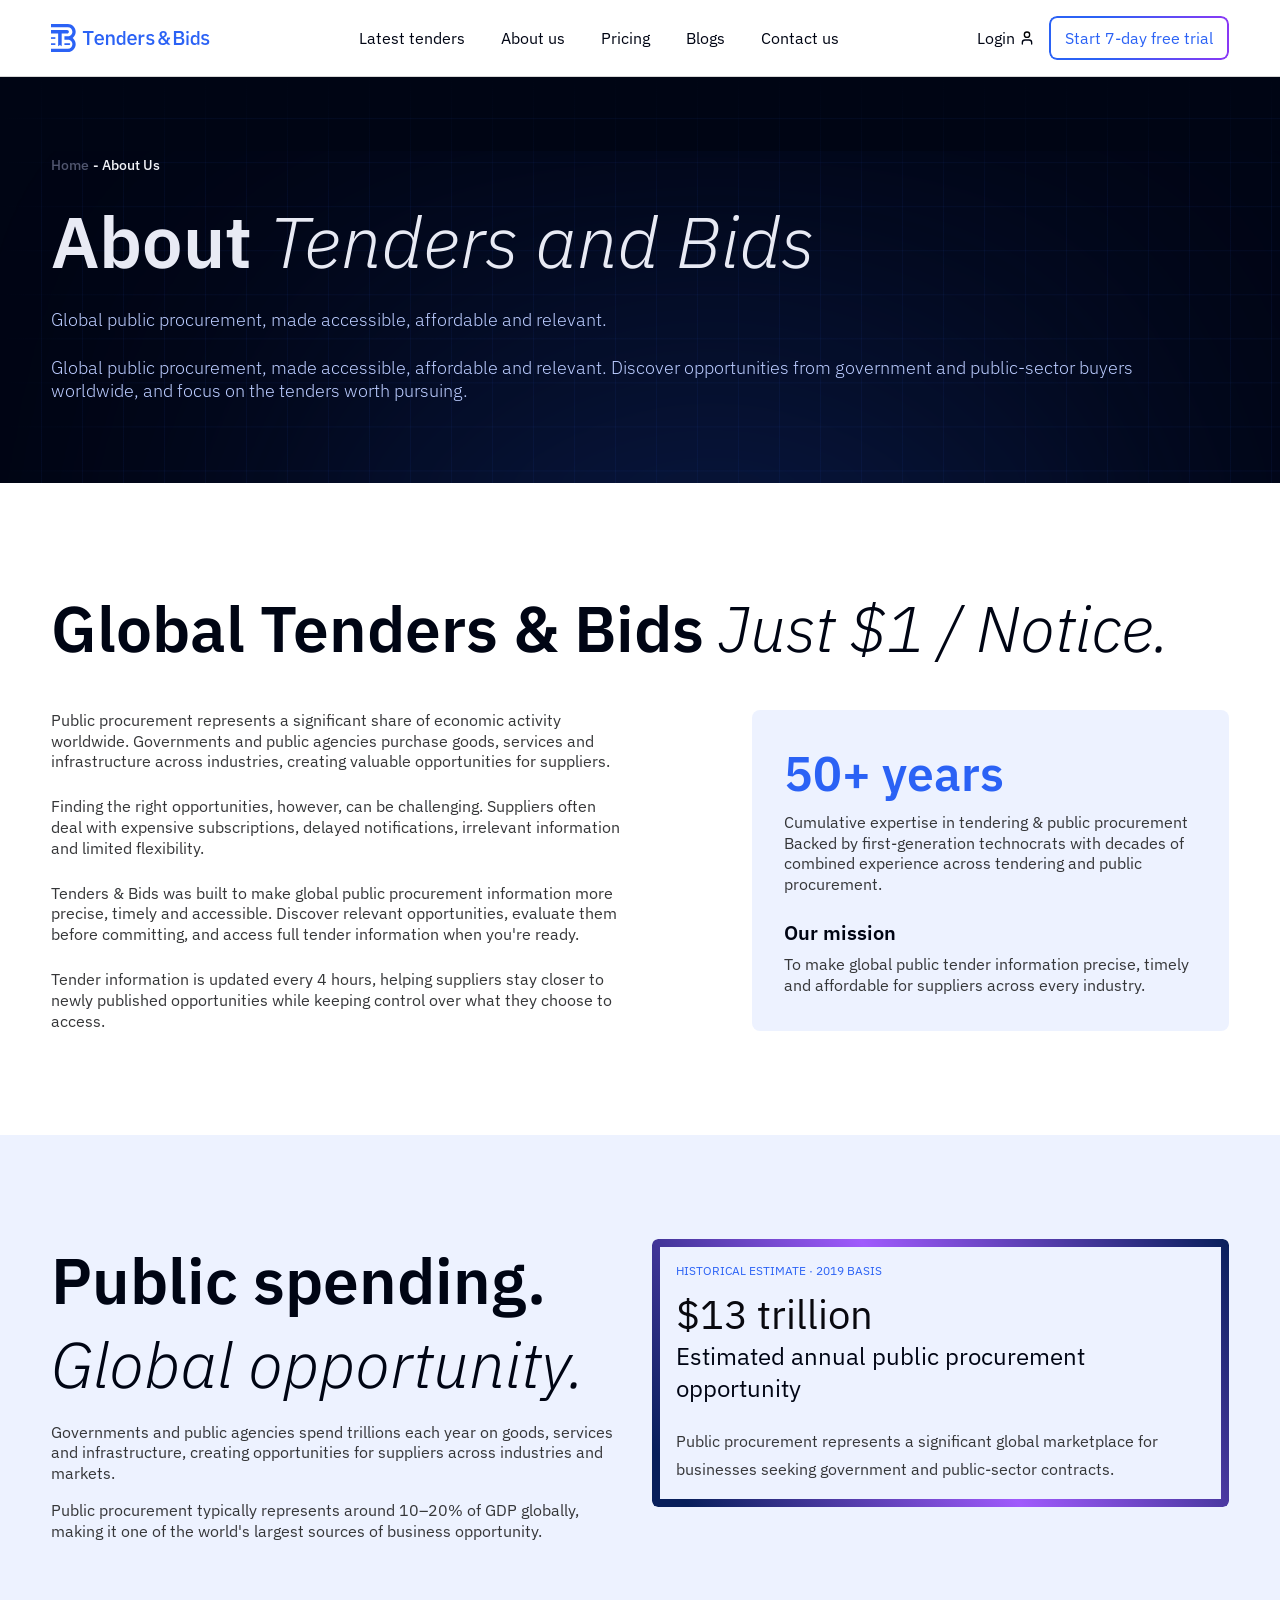
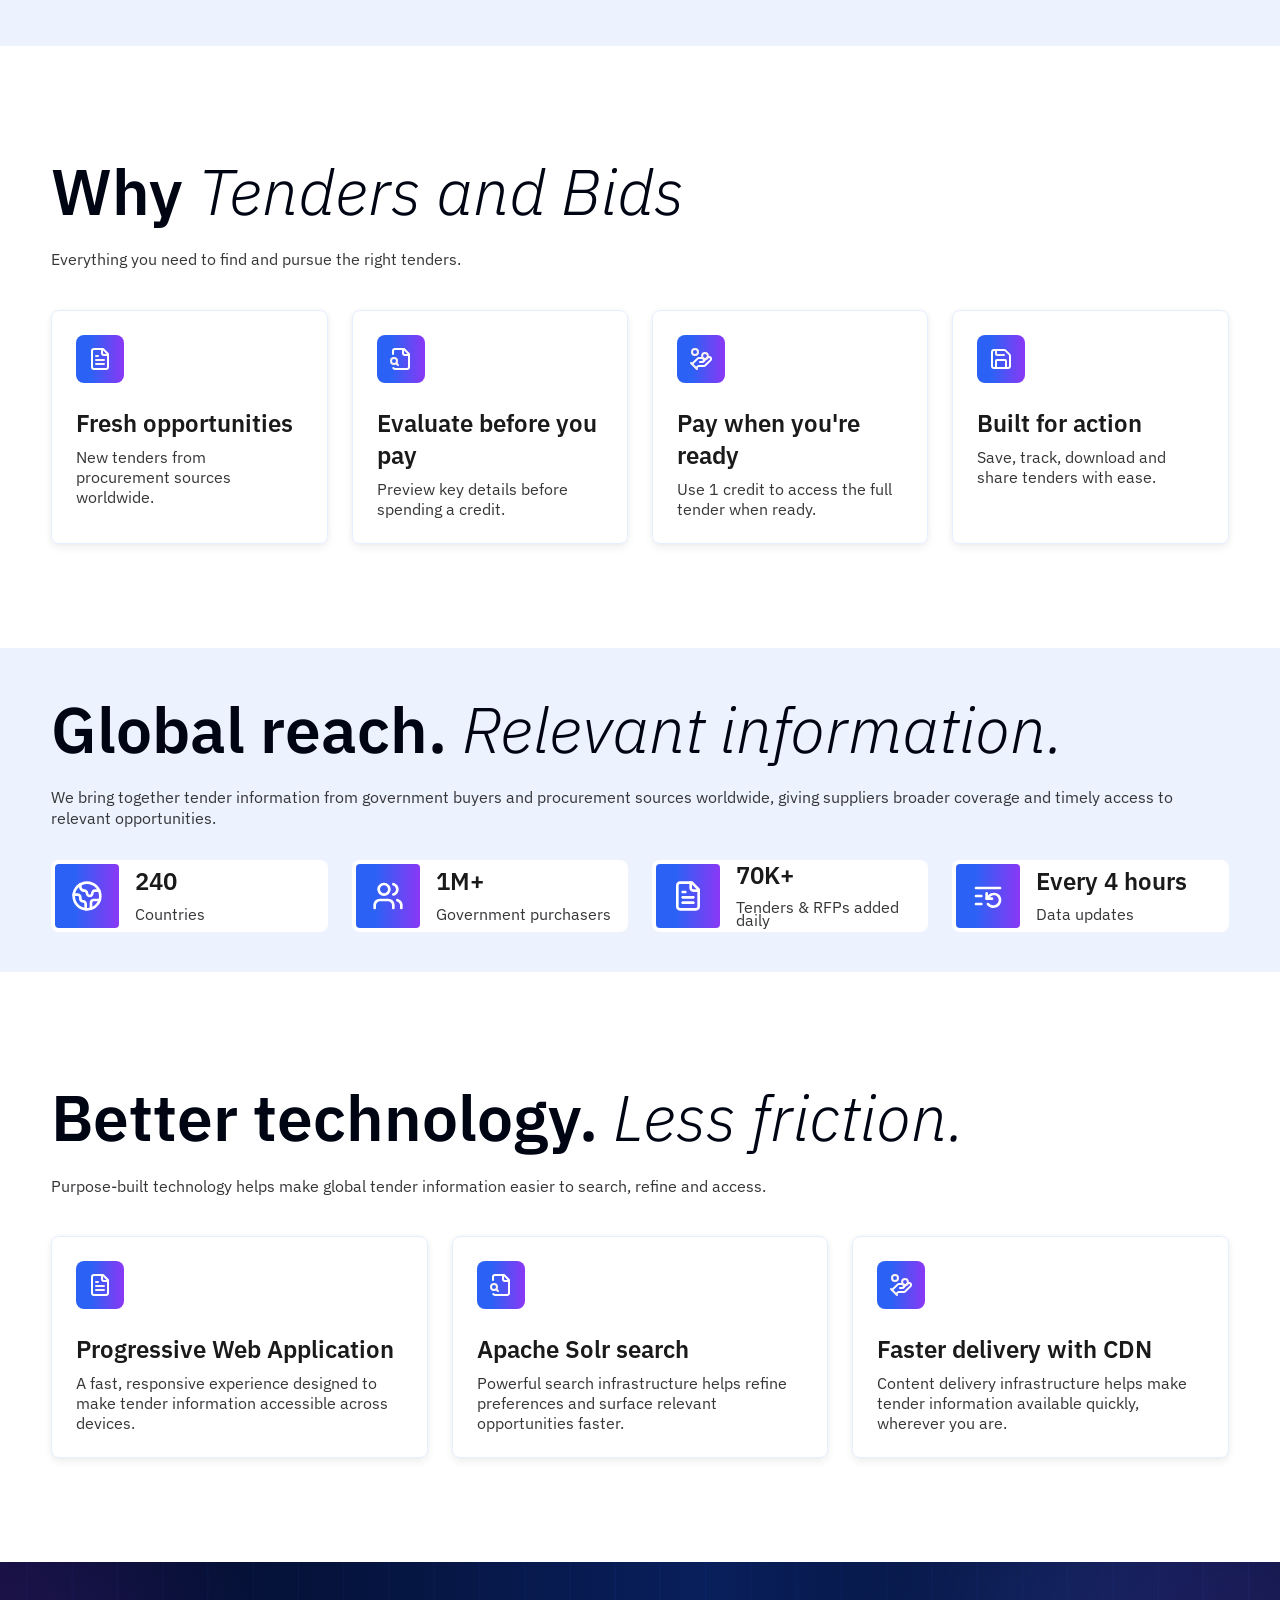
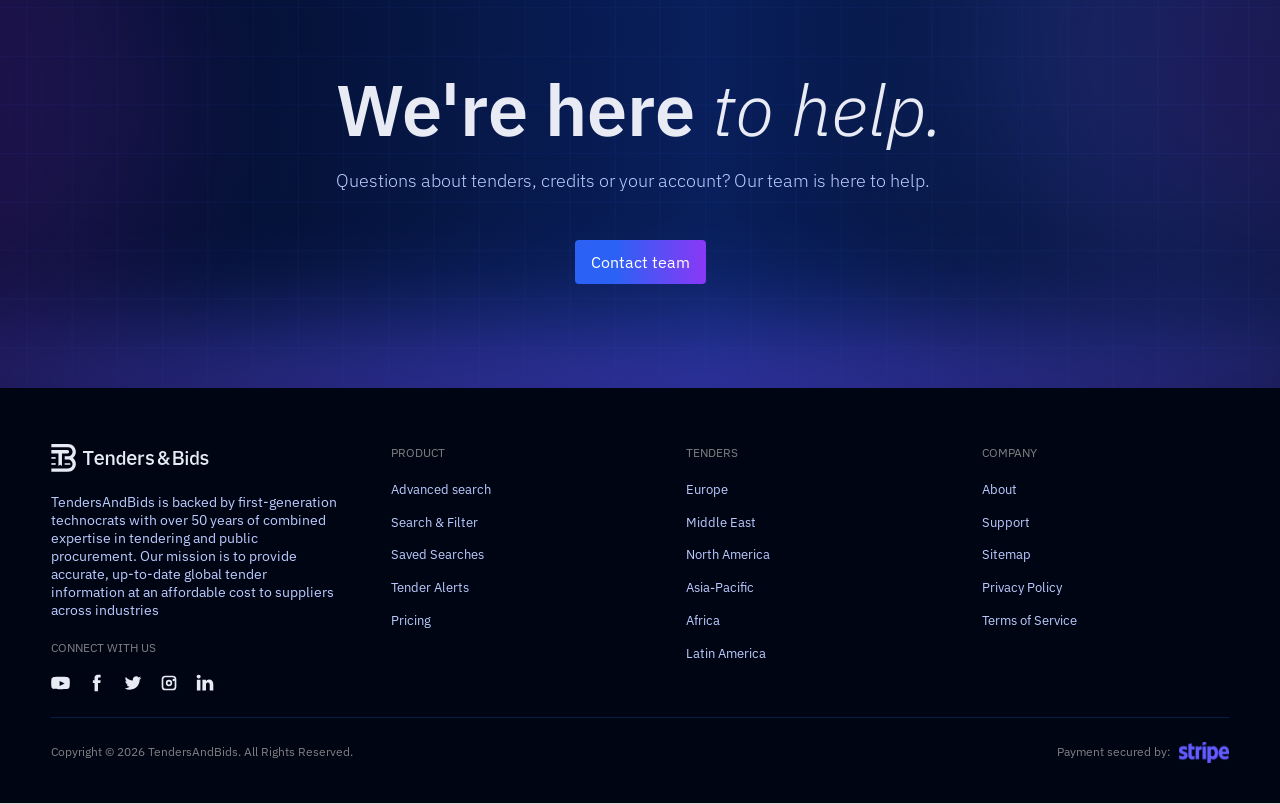
==== commit 56abbf15: "aboutPageComplete" ====
--- a/pages/about.html
+++ b/pages/about.html
@@ -1,5 +1,6 @@
 <!DOCTYPE html>
 <html lang="en">
+
 <head>
     <meta charset="UTF-8">
     <meta name="viewport" content="width=device-width, initial-scale=1.0">
@@ -14,6 +15,7 @@
     <link rel="stylesheet" href="/css/style.css">
     <link rel="stylesheet" href="/css/responsive.css">
 </head>
+
 <body>
     <div id="site-header"></div>
     <main>
@@ -27,9 +29,12 @@
                     <h1 class="accent-header left-align">
                         About <span class="accent-italic">Tenders and Bids</span>
                     </h1>
-                    <p class="accent-support left-align">Global public procurement, made accessible, affordable and relevant.</p>
-                    <p class="accent-support left-align">Global public procurement, made accessible, affordable and relevant.
-                        Discover opportunities from government and public-sector buyers worldwide, and focus on the tenders worth
+                    <p class="accent-support left-align">Global public procurement, made accessible, affordable and
+                        relevant.</p>
+                    <p class="accent-support left-align">Global public procurement, made accessible, affordable and
+                        relevant.
+                        Discover opportunities from government and public-sector buyers worldwide, and focus on the
+                        tenders worth
                         pursuing.</p>
                 </div>
             </div>
@@ -37,26 +42,161 @@
         <section class="shell">
             <div class="about-container">
                 <div class="primary-header">
-                        Global Tenders & Bids  <span class="primary-italic">Just $1 / Notice.</span>
+                    Global Tenders & Bids <span class="primary-italic">Just $1 / Notice.</span>
                 </div>
                 <div class="primary-down">
                     <div class="primary-left">
                         <div class="primary-para">
-                                                    <p class="primary-support">
-                            Public procurement represents a significant share of economic activity worldwide. Governments and public agencies purchase goods, services and infrastructure across industries, creating valuable opportunities for suppliers.
-                        </p>
-                        <p class="primary-support">
-                            Finding the right opportunities, however, can be challenging. Suppliers often deal with expensive subscriptions, delayed notifications, irrelevant information and limited flexibility.
-                        </p>
-                        <p class="primary-support">
-                            Tenders & Bids was built to make global public procurement information more precise, timely and accessible. Discover relevant opportunities, evaluate them before committing, and access full tender information when you're ready.
-                        </p>
-                        <p class="primary-support">
-                            Tender information is updated every 4 hours, helping suppliers stay closer to newly published opportunities while keeping control over what they choose to access.
-                        </p>
-                        </div>
-                    </div>
-                    <div class="primary-right"></div>
+                            <p class="primary-support">
+                                Public procurement represents a significant share of economic activity worldwide.
+                                Governments and public agencies purchase goods, services and infrastructure across
+                                industries, creating valuable opportunities for suppliers.
+                            </p>
+                            <p class="primary-support">
+                                Finding the right opportunities, however, can be challenging. Suppliers often deal with
+                                expensive subscriptions, delayed notifications, irrelevant information and limited
+                                flexibility.
+                            </p>
+                            <p class="primary-support">
+                                Tenders & Bids was built to make global public procurement information more precise,
+                                timely and accessible. Discover relevant opportunities, evaluate them before committing,
+                                and access full tender information when you're ready.
+                            </p>
+                            <p class="primary-support">
+                                Tender information is updated every 4 hours, helping suppliers stay closer to newly
+                                published opportunities while keeping control over what they choose to access.
+                            </p>
+                        </div>
+                    </div>
+                    <div class="primary-right">
+                        <div class="primary-up">
+                            <span class="headSpan">
+                                50+ years
+                            </span>
+                            <span class="primary-support">
+                                Cumulative expertise in tendering & public procurement
+                                Backed by first-generation technocrats with decades of combined experience across
+                                tendering and public procurement.
+                            </span>
+                        </div>
+                        <div class="primary-mission">
+                            <span class="mission">
+                                Our mission
+                            </span>
+                            <span class="primary-support">
+                                To make global public tender information precise, timely and affordable for suppliers
+                                across every industry.
+                            </span>
+                        </div>
+                    </div>
+                </div>
+            </div>
+        </section>
+        <section class="pricing shellSecond">
+            <div class="pricing-container ">
+                <div class="left-pricing-text">
+                    <div class="container-up">
+                        <div class="primary-header">
+                            Public spending. <br>
+                            <span class="primary-italic">Global opportunity.</span>
+                        </div>
+                        <div class="primary-support">
+                            Governments and public agencies spend trillions each year on goods, services and
+                            infrastructure, creating opportunities for suppliers across industries and markets.
+                        </div>
+                        <div class="primary-support">
+                            Public procurement typically represents around 10–20% of GDP globally, making it one of the
+                            world's largest sources
+                            of business opportunity.
+                        </div>
+                    </div>
+                </div>
+                <div class="right-pricing">
+                    <div class="right-pricing-text">
+                        <div class="up-text">
+                            <div class="up">
+                                <div class="smallText">
+                                    Historical estimate · 2019 basis
+                                </div>
+                                <div class="dollar unknown">
+                                    <span class="dollar-price">
+                                        $13 trillion
+                                    </span>
+                                    <div class="spacing-text">
+                                        Estimated annual public procurement opportunity
+                                    </div>
+                                </div>
+                            </div>
+                            <div class="card-small-text">
+                                Public procurement represents a significant global marketplace for businesses seeking
+                                government and public-sector
+                                contracts.
+                            </div>
+                        </div>
+                    </div>
+                </div>
+            </div>
+        </section>
+        <section class="why-tenders shell">
+            <div class="why-tenders-container">
+                <div class="container-up">
+                    <div class="primary-header">
+                        Why
+                        <span class="primary-italic">Tenders and Bids</span>
+                    </div>
+                    <div class="primary-support">
+                        Everything you need to find and pursue the right tenders.
+                    </div>
+                </div>
+                <div class="why-cards" id="whyCards"></div>
+            </div>
+        </section>
+        <section class="stat-section shellSecond">
+            <div class="container-up">
+                <div class="primary-header">
+                    Global reach. <span class="primary-italic">Relevant information.</span>
+                </div>
+                <div class="primary-support">
+                    We bring together tender information from government buyers and procurement sources worldwide,
+                    giving suppliers broader coverage and timely access to relevant opportunities.
+                </div>
+            </div>
+            <div class="stats" id="stats">
+            </div>
+        </section>
+                <section class="why-tenders shell">
+            <div class="why-tenders-container">
+                <div class="container-up">
+                    <div class="primary-header">
+                        Better technology.
+                        <span class="primary-italic">Less friction.</span>
+                    </div>
+                    <div class="primary-support">
+                        Purpose-built technology helps make global tender information easier to search, refine and access.
+                    </div>
+                </div>
+                <div class="why-cards secondOne" id="technology"></div>
+            </div>
+        </section>
+                <section class="final">
+            <div class="contact shell">
+                <div class="content-text">
+                    <div class="container-up">
+                        <div class="accent-header">
+                            We're here
+                            <span class="accent-italic">
+                                to help.
+                            </span>
+                        </div>
+                        <div class="accent-support">
+                            Questions about tenders, credits or your account? Our team is here to help.
+                        </div>
+                    </div>
+                    <button>
+                        <a href="" class="secondary-btn">
+                            Contact team
+                        </a>
+                    </button>
                 </div>
             </div>
         </section>
@@ -66,4 +206,5 @@
     <script src="/js/components.js"></script>
     <script src="/js/main.js"></script>
 </body>
+
 </html>
--- a/css/style.css
+++ b/css/style.css
@@ -681,4 +681,58 @@
 
 p{
     line-height: 1;
+}
+
+.primary-right{
+    grid-column: 8 / span 5;
+    display: flex;
+    flex-direction: column;
+    gap: var(--space-24);
+    border-radius: 8px;
+    padding: var(--space-32);
+    background-color: var(--color-bg-soft);
+}
+
+.primary-up, .primary-mission{
+    display: flex;
+    flex-direction: column;
+    gap: var(--space-8);
+}
+
+.primary-up .headSpan{
+    color: var(--color-text-accent);
+    font-family: var(--font);
+    font-weight: 600;
+    font-size: 48px;
+}
+
+.mission{
+    color: var(--color-bg-footer);
+    font-weight: 600;
+    font-size: 20px;
+    font-family: var(--font);
+}
+
+.about-container{
+    display: flex;
+    flex-direction: column;
+    gap: var(--space-40);
+}
+
+.spacing-text{
+    display: flex;
+    color: var(--color-bg-footer);
+    font-family: var(--font);
+    font-size: 24px;
+    font-weight: 400;
+}
+
+.unknown{
+    display: flex;
+    flex-direction: column !important;
+}
+
+.secondOne{
+    display: grid;
+    grid-template-columns:  repeat(3, 1fr) !important;
 }
